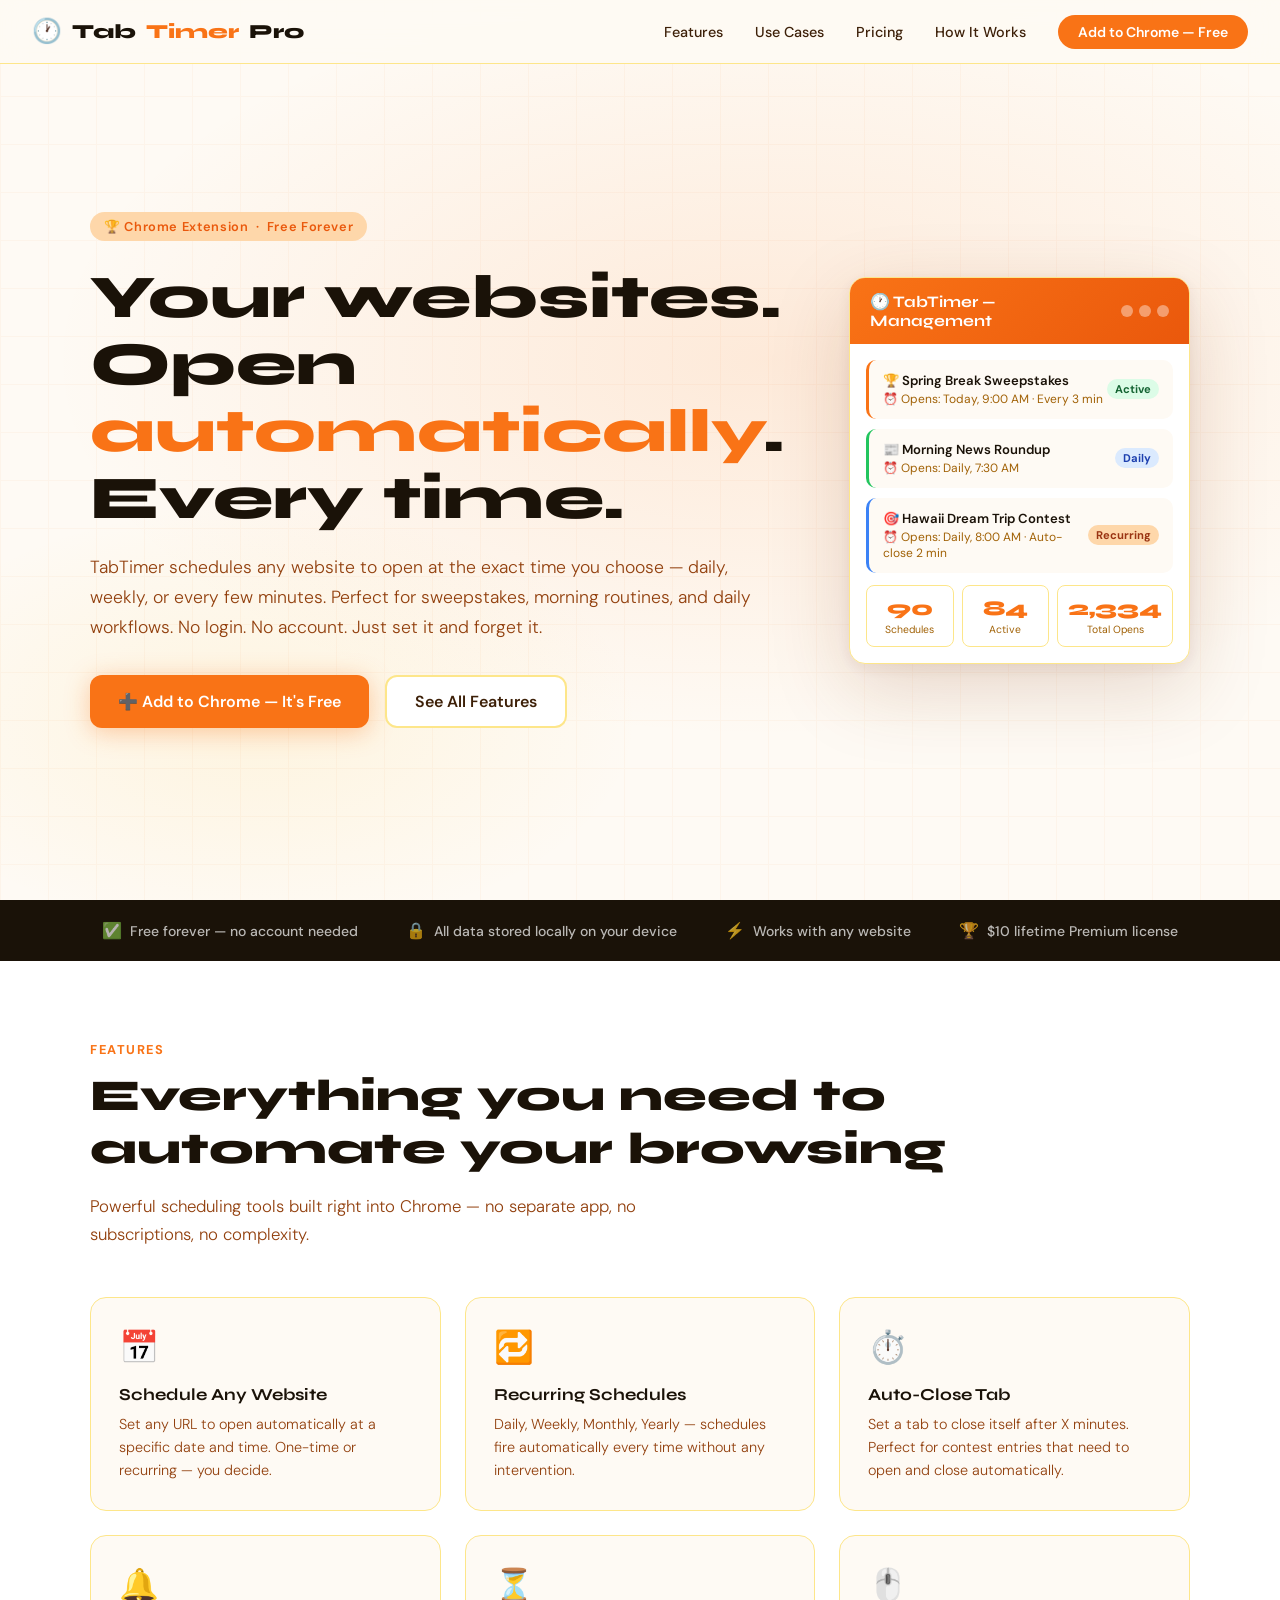
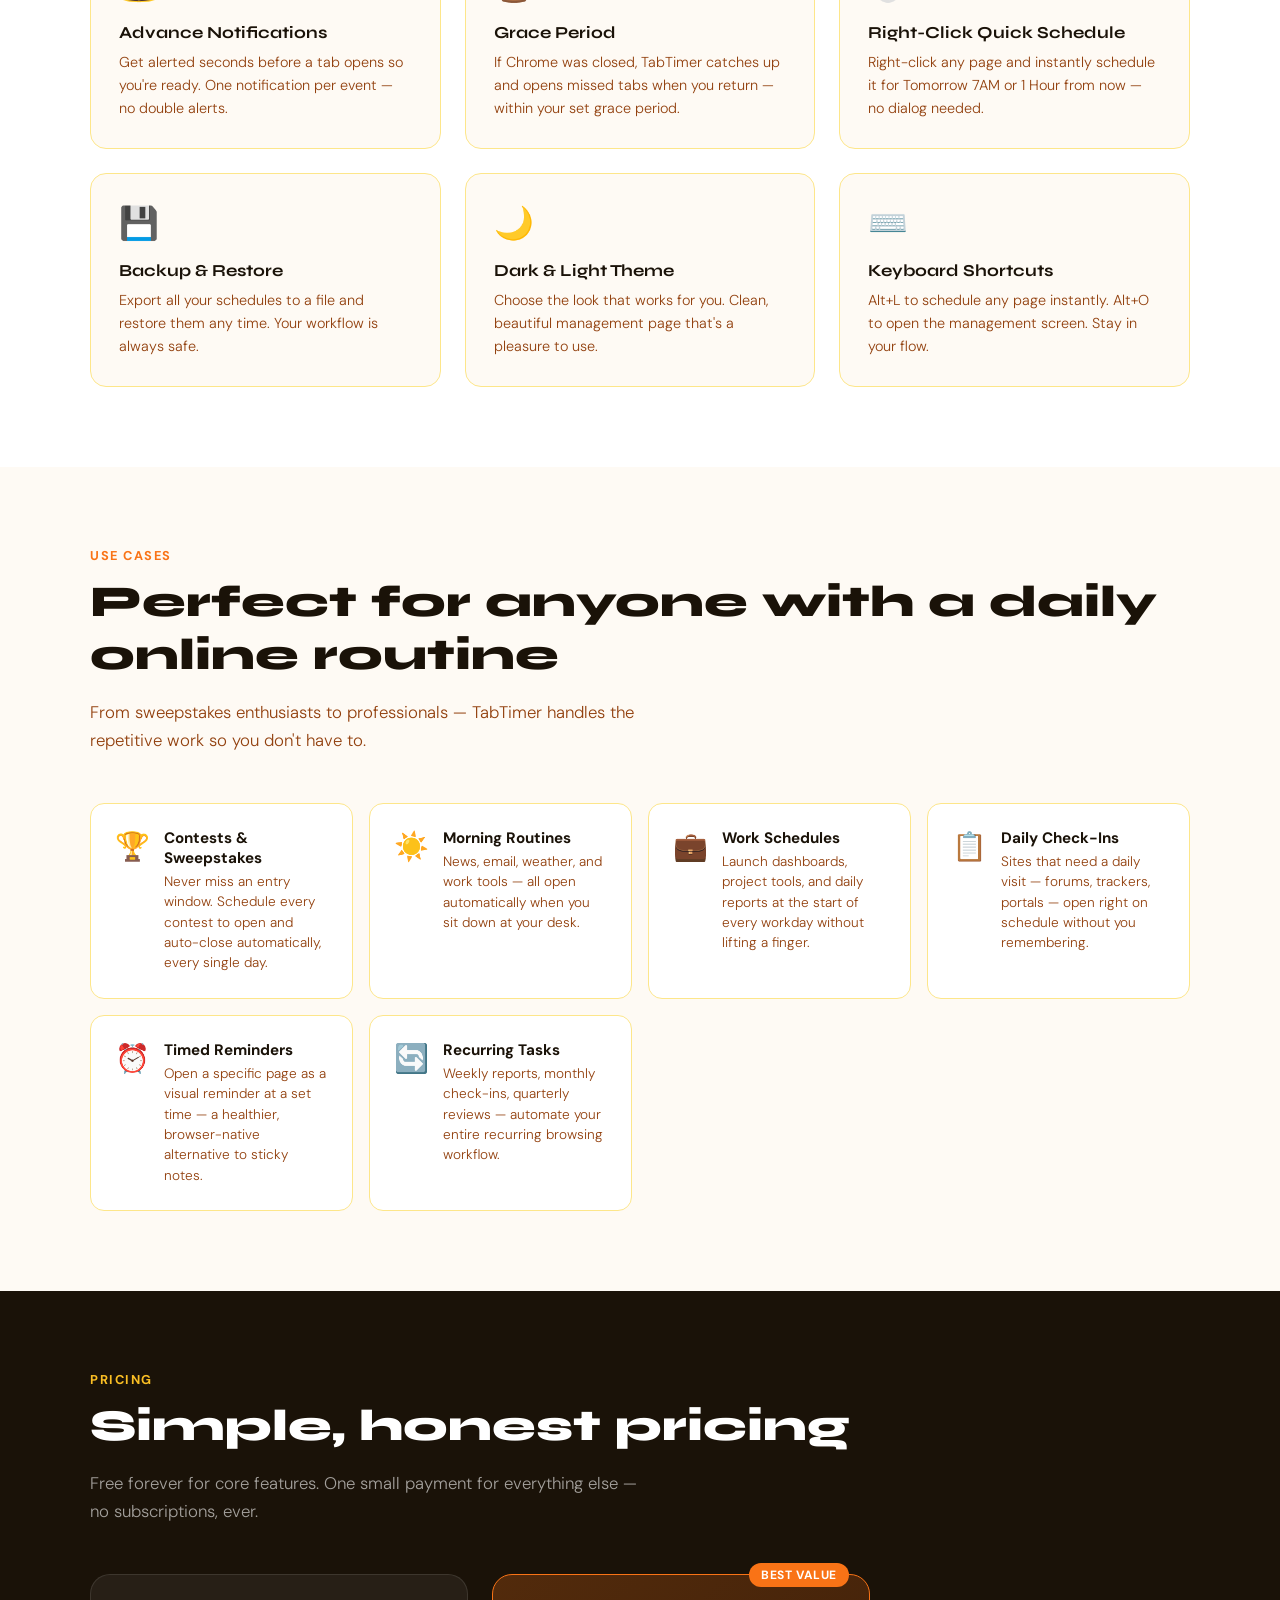
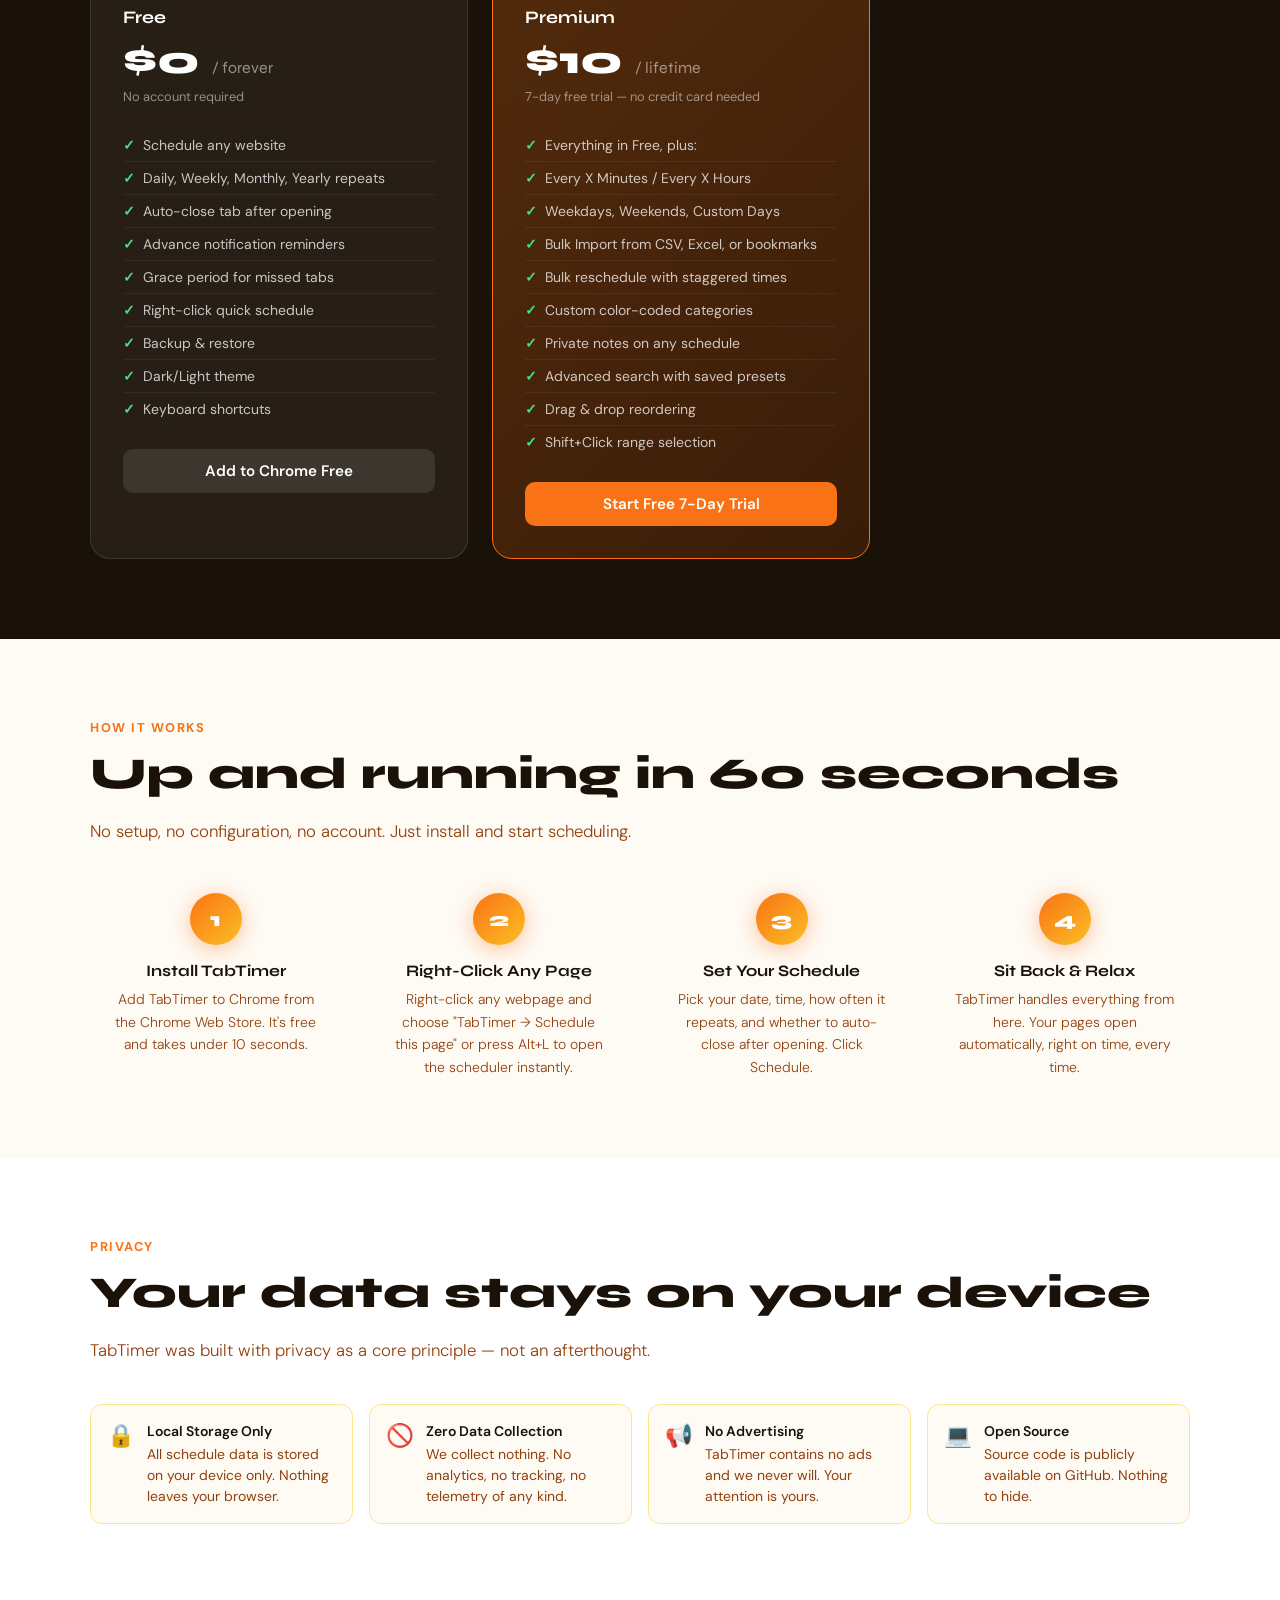
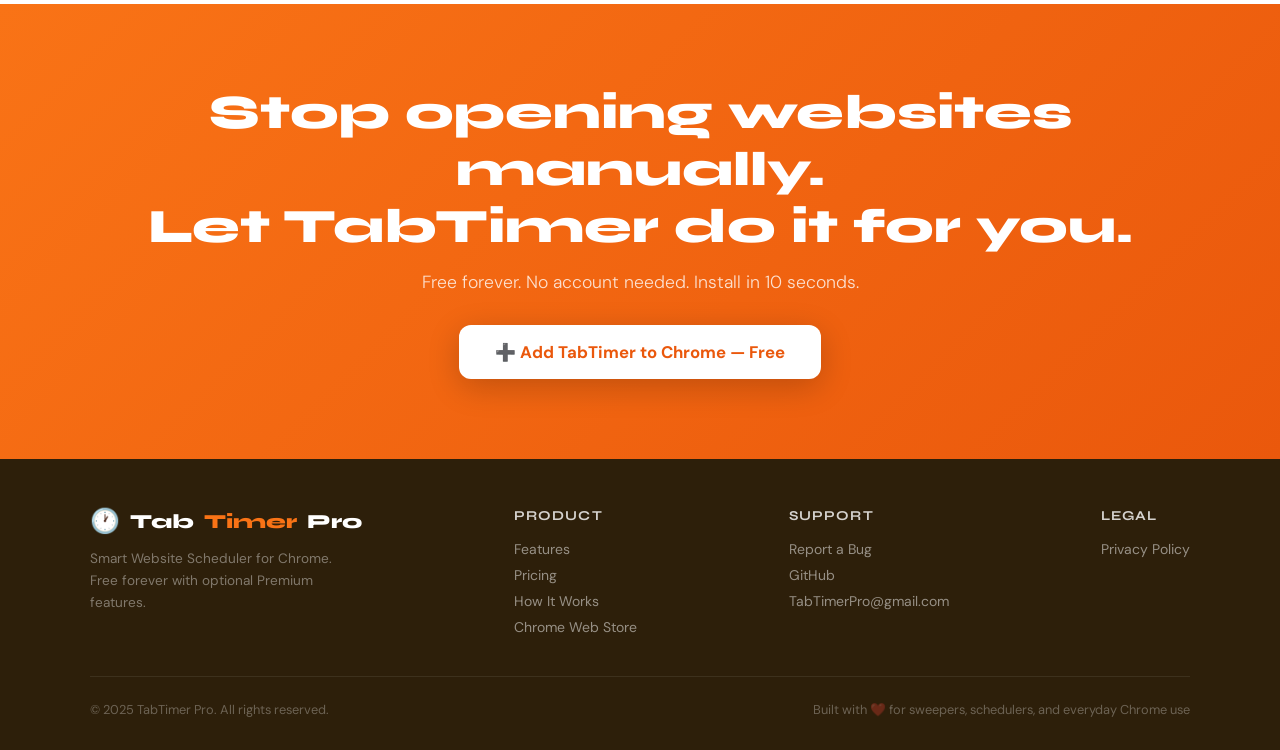
==== index.html @ 1fdfe6e4 "Fix Chrome Web Store link and Contact Us email in index.html - Fixed Chrome Web Store URL from chrom" ====
<!DOCTYPE html>
<html lang="en">
<head>
  <meta charset="UTF-8">
  <meta name="viewport" content="width=device-width, initial-scale=1.0">
  <title>TabTimer Pro — Smart Website Scheduler for Chrome</title>
  <meta name="description" content="TabTimer automatically opens your scheduled websites at the exact times you set. Perfect for sweepstakes, morning routines, and daily workflows. Free forever with optional Premium.">
  <link rel="preconnect" href="https://fonts.googleapis.com">
  <link href="https://fonts.googleapis.com/css2?family=Syne:wght@400;600;700;800&family=DM+Sans:wght@300;400;500&display=swap" rel="stylesheet">
  <style>
    *, *::before, *::after { box-sizing: border-box; margin: 0; padding: 0; }

    :root {
      --orange: #f97316;
      --orange-dark: #ea580c;
      --orange-light: #fed7aa;
      --cream: #fefaf4;
      --dark: #1a1208;
      --dark2: #2d1f0a;
      --mid: #78350f;
      --soft: #92400e;
      --text: #3d2008;
      --muted: #a16207;
      --border: #fde68a;
      --white: #ffffff;
    }

    html { scroll-behavior: smooth; }

    body {
      font-family: 'DM Sans', sans-serif;
      background: var(--cream);
      color: var(--text);
      overflow-x: hidden;
    }

    /* ── HEADER ── */
    header {
      position: fixed; top: 0; left: 0; right: 0; z-index: 100;
      background: rgba(254,250,244,0.92);
      backdrop-filter: blur(12px);
      border-bottom: 1px solid var(--border);
      padding: 0 2rem;
      height: 64px;
      display: flex; align-items: center; justify-content: space-between;
    }
    .logo {
      display: flex; align-items: center; gap: 10px;
      font-family: 'Syne', sans-serif; font-weight: 800;
      font-size: 1.25rem; color: var(--dark);
      text-decoration: none;
    }
    .logo-icon { font-size: 1.5rem; }
    .logo span { color: var(--orange); }
    nav { display: flex; gap: 2rem; align-items: center; }
    nav a {
      font-size: 0.9rem; font-weight: 500;
      color: var(--text); text-decoration: none;
      transition: color 0.2s;
    }
    nav a:hover { color: var(--orange); }
    .btn-nav {
      background: var(--orange); color: white !important;
      padding: 8px 20px; border-radius: 100px;
      font-weight: 600 !important; font-size: 0.875rem !important;
      transition: background 0.2s, transform 0.1s !important;
    }
    .btn-nav:hover { background: var(--orange-dark) !important; transform: translateY(-1px); }

    /* ── HERO ── */
    .hero {
      min-height: 100vh;
      padding: 120px 2rem 80px;
      display: flex; align-items: center; justify-content: center;
      position: relative;
      overflow: hidden;
    }
    .hero-bg {
      position: absolute; inset: 0;
      background:
        radial-gradient(ellipse 80% 60% at 60% 40%, rgba(249,115,22,0.12) 0%, transparent 70%),
        radial-gradient(ellipse 50% 40% at 20% 80%, rgba(251,191,36,0.1) 0%, transparent 60%);
    }
    .hero-grid {
      position: absolute; inset: 0; opacity: 0.04;
      background-image: linear-gradient(var(--orange) 1px, transparent 1px),
                        linear-gradient(90deg, var(--orange) 1px, transparent 1px);
      background-size: 48px 48px;
    }
    .hero-inner {
      max-width: 1100px; width: 100%;
      display: grid; grid-template-columns: 1fr 1fr;
      gap: 4rem; align-items: center;
      position: relative; z-index: 1;
    }
    .hero-badge {
      display: inline-flex; align-items: center; gap: 8px;
      background: var(--orange-light); color: var(--orange-dark);
      padding: 6px 14px; border-radius: 100px;
      font-size: 0.8rem; font-weight: 600; letter-spacing: 0.05em;
      margin-bottom: 1.5rem;
      animation: fadeUp 0.6s ease both;
    }
    .hero h1 {
      font-family: 'Syne', sans-serif; font-weight: 800;
      font-size: clamp(2.5rem, 5vw, 3.8rem);
      line-height: 1.1; color: var(--dark);
      margin-bottom: 1.25rem;
      animation: fadeUp 0.6s 0.1s ease both;
    }
    .hero h1 em { color: var(--orange); font-style: normal; }
    .hero p {
      font-size: 1.1rem; line-height: 1.7;
      color: var(--soft); margin-bottom: 2rem;
      font-weight: 300;
      animation: fadeUp 0.6s 0.2s ease both;
    }
    .hero-ctas {
      display: flex; gap: 1rem; flex-wrap: wrap;
      animation: fadeUp 0.6s 0.3s ease both;
    }
    .btn-primary {
      display: inline-flex; align-items: center; gap: 8px;
      background: var(--orange); color: white;
      padding: 14px 28px; border-radius: 12px;
      font-weight: 600; font-size: 1rem;
      text-decoration: none; transition: all 0.2s;
      box-shadow: 0 4px 24px rgba(249,115,22,0.35);
    }
    .btn-primary:hover {
      background: var(--orange-dark);
      transform: translateY(-2px);
      box-shadow: 0 8px 32px rgba(249,115,22,0.45);
    }
    .btn-secondary {
      display: inline-flex; align-items: center; gap: 8px;
      background: white; color: var(--text);
      padding: 14px 28px; border-radius: 12px;
      font-weight: 600; font-size: 1rem;
      text-decoration: none; transition: all 0.2s;
      border: 2px solid var(--border);
    }
    .btn-secondary:hover { border-color: var(--orange); color: var(--orange); transform: translateY(-2px); }

    /* Hero mock UI */
    .hero-visual {
      animation: fadeUp 0.6s 0.2s ease both;
    }
    .mock-window {
      background: white;
      border-radius: 16px;
      box-shadow: 0 24px 80px rgba(120,53,15,0.18), 0 4px 16px rgba(120,53,15,0.08);
      overflow: hidden;
      border: 1px solid var(--border);
    }
    .mock-bar {
      background: linear-gradient(135deg, #f97316, #ea580c);
      padding: 14px 20px;
      display: flex; align-items: center; justify-content: space-between;
    }
    .mock-bar-title {
      font-family: 'Syne', sans-serif; font-weight: 700;
      color: white; font-size: 1rem;
      display: flex; align-items: center; gap: 8px;
    }
    .mock-dots { display: flex; gap: 6px; }
    .mock-dot {
      width: 12px; height: 12px; border-radius: 50%;
      background: rgba(255,255,255,0.4);
    }
    .mock-body { padding: 16px; }
    .mock-schedule {
      background: var(--cream);
      border-radius: 10px; padding: 12px 14px;
      margin-bottom: 10px;
      border-left: 3px solid var(--orange);
      display: flex; align-items: center; justify-content: space-between;
      animation: pulse 3s ease-in-out infinite;
    }
    .mock-schedule:nth-child(2) { border-left-color: #22c55e; animation-delay: 1s; }
    .mock-schedule:nth-child(3) { border-left-color: #3b82f6; animation-delay: 2s; }
    .mock-sname { font-weight: 600; font-size: 0.82rem; color: var(--dark); }
    .mock-stime { font-size: 0.75rem; color: var(--muted); margin-top: 2px; }
    .mock-badge {
      font-size: 0.7rem; font-weight: 700; padding: 3px 8px;
      border-radius: 100px; background: #dcfce7; color: #166534;
    }
    .mock-badge.blue { background: #dbeafe; color: #1e40af; }
    .mock-badge.orange { background: #fed7aa; color: #9a3412; }
    .mock-stats {
      display: grid; grid-template-columns: repeat(3, 1fr);
      gap: 8px; margin-top: 12px;
    }
    .mock-stat {
      background: white; border-radius: 8px; padding: 10px;
      text-align: center; border: 1px solid var(--border);
    }
    .mock-stat-num {
      font-family: 'Syne', sans-serif; font-weight: 800;
      font-size: 1.3rem; color: var(--orange);
    }
    .mock-stat-label { font-size: 0.65rem; color: var(--muted); margin-top: 2px; }

    /* ── TRUST BAR ── */
    .trust-bar {
      background: var(--dark);
      padding: 20px 2rem;
      display: flex; align-items: center; justify-content: center;
      gap: 3rem; flex-wrap: wrap;
    }
    .trust-item {
      display: flex; align-items: center; gap: 8px;
      color: rgba(255,255,255,0.7); font-size: 0.875rem; font-weight: 500;
    }
    .trust-item span { font-size: 1rem; }

    /* ── SECTIONS ── */
    section { padding: 80px 2rem; }
    .section-inner { max-width: 1100px; margin: 0 auto; }
    .section-label {
      font-size: 0.8rem; font-weight: 700; letter-spacing: 0.12em;
      text-transform: uppercase; color: var(--orange);
      margin-bottom: 0.75rem;
    }
    .section-title {
      font-family: 'Syne', sans-serif; font-weight: 800;
      font-size: clamp(1.75rem, 3.5vw, 2.75rem);
      color: var(--dark); line-height: 1.2;
      margin-bottom: 1rem;
    }
    .section-sub {
      font-size: 1.05rem; color: var(--soft);
      font-weight: 300; line-height: 1.7;
      max-width: 560px;
    }

    /* ── FEATURES ── */
    .features-bg { background: white; }
    .features-grid {
      display: grid;
      grid-template-columns: repeat(auto-fit, minmax(280px, 1fr));
      gap: 1.5rem; margin-top: 3rem;
    }
    .feature-card {
      background: var(--cream);
      border-radius: 16px; padding: 28px;
      border: 1px solid var(--border);
      transition: all 0.25s;
      position: relative; overflow: hidden;
    }
    .feature-card::before {
      content: '';
      position: absolute; top: 0; left: 0; right: 0; height: 3px;
      background: linear-gradient(90deg, var(--orange), #fbbf24);
      transform: scaleX(0); transform-origin: left;
      transition: transform 0.3s;
    }
    .feature-card:hover { transform: translateY(-4px); box-shadow: 0 12px 40px rgba(120,53,15,0.1); }
    .feature-card:hover::before { transform: scaleX(1); }
    .feature-icon { font-size: 2rem; margin-bottom: 1rem; }
    .feature-title {
      font-family: 'Syne', sans-serif; font-weight: 700;
      font-size: 1.05rem; color: var(--dark); margin-bottom: 0.5rem;
    }
    .feature-desc { font-size: 0.9rem; color: var(--soft); line-height: 1.6; font-weight: 300; }

    /* ── PERFECT FOR ── */
    .perfect-grid {
      display: grid; grid-template-columns: repeat(auto-fit, minmax(240px, 1fr));
      gap: 1rem; margin-top: 3rem;
    }
    .perfect-card {
      background: white;
      border-radius: 14px; padding: 24px;
      border: 1px solid var(--border);
      display: flex; gap: 14px; align-items: flex-start;
      transition: all 0.2s;
    }
    .perfect-card:hover { border-color: var(--orange); transform: translateY(-2px); }
    .perfect-emoji { font-size: 1.75rem; flex-shrink: 0; }
    .perfect-title { font-weight: 700; color: var(--dark); margin-bottom: 4px; font-size: 0.95rem; }
    .perfect-desc { font-size: 0.85rem; color: var(--soft); line-height: 1.5; font-weight: 300; }

    /* ── PRICING ── */
    .pricing-bg { background: var(--dark); }
    .pricing-bg .section-title { color: white; }
    .pricing-bg .section-sub { color: rgba(255,255,255,0.6); }
    .pricing-bg .section-label { color: #fbbf24; }
    .pricing-grid {
      display: grid; grid-template-columns: 1fr 1fr;
      gap: 1.5rem; margin-top: 3rem; max-width: 780px;
    }
    .price-card {
      background: rgba(255,255,255,0.06);
      border-radius: 20px; padding: 32px;
      border: 1px solid rgba(255,255,255,0.1);
      position: relative;
    }
    .price-card.featured {
      background: linear-gradient(135deg, rgba(249,115,22,0.25), rgba(234,88,12,0.15));
      border-color: var(--orange);
    }
    .price-tag {
      position: absolute; top: -12px; right: 20px;
      background: var(--orange); color: white;
      font-size: 0.75rem; font-weight: 700; padding: 4px 12px;
      border-radius: 100px; letter-spacing: 0.05em;
    }
    .price-name {
      font-family: 'Syne', sans-serif; font-weight: 700;
      color: white; font-size: 1.1rem; margin-bottom: 0.5rem;
    }
    .price-amount {
      font-family: 'Syne', sans-serif; font-weight: 800;
      font-size: 2.5rem; color: white; margin-bottom: 0.25rem;
    }
    .price-amount span { font-size: 1rem; font-weight: 400; color: rgba(255,255,255,0.5); }
    .price-note { font-size: 0.8rem; color: rgba(255,255,255,0.5); margin-bottom: 1.5rem; }
    .price-features { list-style: none; }
    .price-features li {
      padding: 7px 0; font-size: 0.875rem;
      color: rgba(255,255,255,0.75);
      display: flex; gap: 8px; align-items: flex-start;
      border-bottom: 1px solid rgba(255,255,255,0.06);
    }
    .price-features li:last-child { border-bottom: none; }
    .price-features li::before { content: '✓'; color: #4ade80; font-weight: 700; flex-shrink: 0; }
    .price-cta {
      display: block; text-align: center;
      margin-top: 1.5rem; padding: 12px;
      border-radius: 10px; font-weight: 600; font-size: 0.95rem;
      text-decoration: none; transition: all 0.2s;
    }
    .price-cta.free { background: rgba(255,255,255,0.1); color: white; }
    .price-cta.free:hover { background: rgba(255,255,255,0.18); }
    .price-cta.premium { background: var(--orange); color: white; }
    .price-cta.premium:hover { background: var(--orange-dark); transform: translateY(-1px); }

    /* ── HOW IT WORKS ── */
    .steps {
      display: grid; grid-template-columns: repeat(auto-fit, minmax(220px, 1fr));
      gap: 2rem; margin-top: 3rem; position: relative;
    }
    .step {
      text-align: center; padding: 0 1rem;
    }
    .step-num {
      width: 52px; height: 52px; border-radius: 50%;
      background: linear-gradient(135deg, var(--orange), #fbbf24);
      color: white; font-family: 'Syne', sans-serif; font-weight: 800;
      font-size: 1.25rem;
      display: flex; align-items: center; justify-content: center;
      margin: 0 auto 1rem;
      box-shadow: 0 4px 20px rgba(249,115,22,0.4);
    }
    .step-title { font-family: 'Syne', sans-serif; font-weight: 700; font-size: 1rem; color: var(--dark); margin-bottom: 0.5rem; }
    .step-desc { font-size: 0.875rem; color: var(--soft); line-height: 1.6; font-weight: 300; }

    /* ── PRIVACY ── */
    .privacy-bg { background: white; }
    .privacy-grid {
      display: grid; grid-template-columns: repeat(auto-fit, minmax(200px, 1fr));
      gap: 1rem; margin-top: 2.5rem;
    }
    .privacy-item {
      display: flex; gap: 12px; align-items: flex-start;
      padding: 16px; border-radius: 12px;
      background: var(--cream); border: 1px solid var(--border);
    }
    .privacy-icon { font-size: 1.4rem; flex-shrink: 0; }
    .privacy-text { font-size: 0.875rem; color: var(--soft); line-height: 1.5; font-weight: 400; }
    .privacy-text strong { color: var(--dark); font-weight: 600; display: block; margin-bottom: 2px; }

    /* ── CTA SECTION ── */
    .cta-section {
      background: linear-gradient(135deg, var(--orange), var(--orange-dark));
      text-align: center; padding: 80px 2rem;
    }
    .cta-section h2 {
      font-family: 'Syne', sans-serif; font-weight: 800;
      font-size: clamp(2rem, 4vw, 3rem);
      color: white; margin-bottom: 1rem;
    }
    .cta-section p { color: rgba(255,255,255,0.8); font-size: 1.1rem; margin-bottom: 2rem; font-weight: 300; }
    .btn-white {
      display: inline-flex; align-items: center; gap: 8px;
      background: white; color: var(--orange-dark);
      padding: 16px 36px; border-radius: 12px;
      font-weight: 700; font-size: 1.05rem;
      text-decoration: none; transition: all 0.2s;
      box-shadow: 0 8px 32px rgba(0,0,0,0.2);
    }
    .btn-white:hover { transform: translateY(-3px); box-shadow: 0 14px 40px rgba(0,0,0,0.25); }

    /* ── FOOTER ── */
    footer {
      background: var(--dark2);
      padding: 48px 2rem 32px;
    }
    .footer-inner {
      max-width: 1100px; margin: 0 auto;
      display: flex; flex-wrap: wrap; gap: 2rem;
      justify-content: space-between; align-items: flex-start;
    }
    .footer-brand .logo { margin-bottom: 0.75rem; }
    .footer-brand p { font-size: 0.85rem; color: rgba(255,255,255,0.4); max-width: 260px; line-height: 1.6; }
    .footer-links h4 {
      font-family: 'Syne', sans-serif; font-weight: 700;
      color: rgba(255,255,255,0.8); font-size: 0.85rem;
      text-transform: uppercase; letter-spacing: 0.08em;
      margin-bottom: 1rem;
    }
    .footer-links a {
      display: block; color: rgba(255,255,255,0.5);
      text-decoration: none; font-size: 0.875rem;
      margin-bottom: 0.5rem; transition: color 0.2s;
    }
    .footer-links a:hover { color: var(--orange); }
    .footer-bottom {
      max-width: 1100px; margin: 2rem auto 0;
      padding-top: 1.5rem; border-top: 1px solid rgba(255,255,255,0.08);
      display: flex; justify-content: space-between; align-items: center;
      flex-wrap: wrap; gap: 1rem;
    }
    .footer-bottom p { font-size: 0.8rem; color: rgba(255,255,255,0.3); }

    /* ── ANIMATIONS ── */
    @keyframes fadeUp {
      from { opacity: 0; transform: translateY(24px); }
      to   { opacity: 1; transform: translateY(0); }
    }
    @keyframes pulse {
      0%, 100% { opacity: 1; }
      50% { opacity: 0.85; }
    }

    /* ── RESPONSIVE ── */
    @media (max-width: 768px) {
      .hero-inner { grid-template-columns: 1fr; }
      .hero-visual { display: none; }
      .pricing-grid { grid-template-columns: 1fr; }
      nav { display: none; }
      .trust-bar { gap: 1.5rem; }
    }
  </style>
</head>
<body>

<!-- HEADER -->
<header>
  <a href="#" class="logo">
    <span class="logo-icon">🕐</span>
    Tab<span>Timer</span> Pro
  </a>
  <nav>
    <a href="#features">Features</a>
    <a href="#perfect-for">Use Cases</a>
    <a href="#pricing">Pricing</a>
    <a href="#how-it-works">How It Works</a>
    <a href="https://chrome.google.com/webstore/detail/tabtimer/gjijhphaehhmknpempeandohgbbipble" class="btn-nav" target="_blank">Add to Chrome — Free</a>
  </nav>
</header>

<!-- HERO -->
<section class="hero">
  <div class="hero-bg"></div>
  <div class="hero-grid"></div>
  <div class="hero-inner">
    <div class="hero-content">
      <div class="hero-badge">🏆 Chrome Extension &nbsp;·&nbsp; Free Forever</div>
      <h1>Your websites.<br>Open <em>automatically</em>.<br>Every time.</h1>
      <p>TabTimer schedules any website to open at the exact time you choose — daily, weekly, or every few minutes. Perfect for sweepstakes, morning routines, and daily workflows. No login. No account. Just set it and forget it.</p>
      <div class="hero-ctas">
        <a href="https://chrome.google.com/webstore/detail/tabtimer/gjijhphaehhmknpempeandohgbbipble" class="btn-primary" target="_blank">
          ➕ Add to Chrome — It's Free
        </a>
        <a href="#features" class="btn-secondary">See All Features</a>
      </div>
    </div>
    <div class="hero-visual">
      <div class="mock-window">
        <div class="mock-bar">
          <div class="mock-bar-title">🕐 TabTimer — Management</div>
          <div class="mock-dots">
            <div class="mock-dot"></div>
            <div class="mock-dot"></div>
            <div class="mock-dot"></div>
          </div>
        </div>
        <div class="mock-body">
          <div class="mock-schedule">
            <div>
              <div class="mock-sname">🏆 Spring Break Sweepstakes</div>
              <div class="mock-stime">⏰ Opens: Today, 9:00 AM · Every 3 min</div>
            </div>
            <div class="mock-badge">Active</div>
          </div>
          <div class="mock-schedule">
            <div>
              <div class="mock-sname">📰 Morning News Roundup</div>
              <div class="mock-stime">⏰ Opens: Daily, 7:30 AM</div>
            </div>
            <div class="mock-badge blue">Daily</div>
          </div>
          <div class="mock-schedule">
            <div>
              <div class="mock-sname">🎯 Hawaii Dream Trip Contest</div>
              <div class="mock-stime">⏰ Opens: Daily, 8:00 AM · Auto-close 2 min</div>
            </div>
            <div class="mock-badge orange">Recurring</div>
          </div>
          <div class="mock-stats">
            <div class="mock-stat">
              <div class="mock-stat-num">90</div>
              <div class="mock-stat-label">Schedules</div>
            </div>
            <div class="mock-stat">
              <div class="mock-stat-num">84</div>
              <div class="mock-stat-label">Active</div>
            </div>
            <div class="mock-stat">
              <div class="mock-stat-num">2,334</div>
              <div class="mock-stat-label">Total Opens</div>
            </div>
          </div>
        </div>
      </div>
    </div>
  </div>
</section>

<!-- TRUST BAR -->
<div class="trust-bar">
  <div class="trust-item"><span>✅</span> Free forever — no account needed</div>
  <div class="trust-item"><span>🔒</span> All data stored locally on your device</div>
  <div class="trust-item"><span>⚡</span> Works with any website</div>
  <div class="trust-item"><span>🏆</span> $10 lifetime Premium license</div>
</div>

<!-- FEATURES -->
<section class="features-bg" id="features">
  <div class="section-inner">
    <div class="section-label">Features</div>
    <h2 class="section-title">Everything you need to automate your browsing</h2>
    <p class="section-sub">Powerful scheduling tools built right into Chrome — no separate app, no subscriptions, no complexity.</p>
    <div class="features-grid">
      <div class="feature-card">
        <div class="feature-icon">📅</div>
        <div class="feature-title">Schedule Any Website</div>
        <div class="feature-desc">Set any URL to open automatically at a specific date and time. One-time or recurring — you decide.</div>
      </div>
      <div class="feature-card">
        <div class="feature-icon">🔁</div>
        <div class="feature-title">Recurring Schedules</div>
        <div class="feature-desc">Daily, Weekly, Monthly, Yearly — schedules fire automatically every time without any intervention.</div>
      </div>
      <div class="feature-card">
        <div class="feature-icon">⏱️</div>
        <div class="feature-title">Auto-Close Tab</div>
        <div class="feature-desc">Set a tab to close itself after X minutes. Perfect for contest entries that need to open and close automatically.</div>
      </div>
      <div class="feature-card">
        <div class="feature-icon">🔔</div>
        <div class="feature-title">Advance Notifications</div>
        <div class="feature-desc">Get alerted seconds before a tab opens so you're ready. One notification per event — no double alerts.</div>
      </div>
      <div class="feature-card">
        <div class="feature-icon">⏳</div>
        <div class="feature-title">Grace Period</div>
        <div class="feature-desc">If Chrome was closed, TabTimer catches up and opens missed tabs when you return — within your set grace period.</div>
      </div>
      <div class="feature-card">
        <div class="feature-icon">🖱️</div>
        <div class="feature-title">Right-Click Quick Schedule</div>
        <div class="feature-desc">Right-click any page and instantly schedule it for Tomorrow 7AM or 1 Hour from now — no dialog needed.</div>
      </div>
      <div class="feature-card">
        <div class="feature-icon">💾</div>
        <div class="feature-title">Backup & Restore</div>
        <div class="feature-desc">Export all your schedules to a file and restore them any time. Your workflow is always safe.</div>
      </div>
      <div class="feature-card">
        <div class="feature-icon">🌙</div>
        <div class="feature-title">Dark & Light Theme</div>
        <div class="feature-desc">Choose the look that works for you. Clean, beautiful management page that's a pleasure to use.</div>
      </div>
      <div class="feature-card">
        <div class="feature-icon">⌨️</div>
        <div class="feature-title">Keyboard Shortcuts</div>
        <div class="feature-desc">Alt+L to schedule any page instantly. Alt+O to open the management screen. Stay in your flow.</div>
      </div>
    </div>
  </div>
</section>

<!-- PERFECT FOR -->
<section id="perfect-for">
  <div class="section-inner">
    <div class="section-label">Use Cases</div>
    <h2 class="section-title">Perfect for anyone with a daily online routine</h2>
    <p class="section-sub">From sweepstakes enthusiasts to professionals — TabTimer handles the repetitive work so you don't have to.</p>
    <div class="perfect-grid">
      <div class="perfect-card">
        <div class="perfect-emoji">🏆</div>
        <div>
          <div class="perfect-title">Contests & Sweepstakes</div>
          <div class="perfect-desc">Never miss an entry window. Schedule every contest to open and auto-close automatically, every single day.</div>
        </div>
      </div>
      <div class="perfect-card">
        <div class="perfect-emoji">☀️</div>
        <div>
          <div class="perfect-title">Morning Routines</div>
          <div class="perfect-desc">News, email, weather, and work tools — all open automatically when you sit down at your desk.</div>
        </div>
      </div>
      <div class="perfect-card">
        <div class="perfect-emoji">💼</div>
        <div>
          <div class="perfect-title">Work Schedules</div>
          <div class="perfect-desc">Launch dashboards, project tools, and daily reports at the start of every workday without lifting a finger.</div>
        </div>
      </div>
      <div class="perfect-card">
        <div class="perfect-emoji">📋</div>
        <div>
          <div class="perfect-title">Daily Check-Ins</div>
          <div class="perfect-desc">Sites that need a daily visit — forums, trackers, portals — open right on schedule without you remembering.</div>
        </div>
      </div>
      <div class="perfect-card">
        <div class="perfect-emoji">⏰</div>
        <div>
          <div class="perfect-title">Timed Reminders</div>
          <div class="perfect-desc">Open a specific page as a visual reminder at a set time — a healthier, browser-native alternative to sticky notes.</div>
        </div>
      </div>
      <div class="perfect-card">
        <div class="perfect-emoji">🔄</div>
        <div>
          <div class="perfect-title">Recurring Tasks</div>
          <div class="perfect-desc">Weekly reports, monthly check-ins, quarterly reviews — automate your entire recurring browsing workflow.</div>
        </div>
      </div>
    </div>
  </div>
</section>

<!-- PRICING -->
<section class="pricing-bg" id="pricing">
  <div class="section-inner">
    <div class="section-label">Pricing</div>
    <h2 class="section-title">Simple, honest pricing</h2>
    <p class="section-sub" style="color:rgba(255,255,255,0.6);">Free forever for core features. One small payment for everything else — no subscriptions, ever.</p>
    <div class="pricing-grid">
      <div class="price-card">
        <div class="price-name">Free</div>
        <div class="price-amount">$0 <span>/ forever</span></div>
        <div class="price-note">No account required</div>
        <ul class="price-features">
          <li>Schedule any website</li>
          <li>Daily, Weekly, Monthly, Yearly repeats</li>
          <li>Auto-close tab after opening</li>
          <li>Advance notification reminders</li>
          <li>Grace period for missed tabs</li>
          <li>Right-click quick schedule</li>
          <li>Backup & restore</li>
          <li>Dark/Light theme</li>
          <li>Keyboard shortcuts</li>
        </ul>
        <a href="https://chrome.google.com/webstore/detail/tabtimer/gjijhphaehhmknpempeandohgbbipble" class="price-cta free" target="_blank">Add to Chrome Free</a>
      </div>
      <div class="price-card featured">
        <div class="price-tag">BEST VALUE</div>
        <div class="price-name">Premium</div>
        <div class="price-amount">$10 <span>/ lifetime</span></div>
        <div class="price-note">7-day free trial — no credit card needed</div>
        <ul class="price-features">
          <li>Everything in Free, plus:</li>
          <li>Every X Minutes / Every X Hours</li>
          <li>Weekdays, Weekends, Custom Days</li>
          <li>Bulk Import from CSV, Excel, or bookmarks</li>
          <li>Bulk reschedule with staggered times</li>
          <li>Custom color-coded categories</li>
          <li>Private notes on any schedule</li>
          <li>Advanced search with saved presets</li>
          <li>Drag & drop reordering</li>
          <li>Shift+Click range selection</li>
        </ul>
        <a href="https://chrome.google.com/webstore/detail/tabtimer/gjijhphaehhmknpempeandohgbbipble" class="price-cta premium" target="_blank">Start Free 7-Day Trial</a>
      </div>
    </div>
  </div>
</section>

<!-- HOW IT WORKS -->
<section id="how-it-works">
  <div class="section-inner">
    <div class="section-label">How It Works</div>
    <h2 class="section-title">Up and running in 60 seconds</h2>
    <p class="section-sub">No setup, no configuration, no account. Just install and start scheduling.</p>
    <div class="steps">
      <div class="step">
        <div class="step-num">1</div>
        <div class="step-title">Install TabTimer</div>
        <div class="step-desc">Add TabTimer to Chrome from the Chrome Web Store. It's free and takes under 10 seconds.</div>
      </div>
      <div class="step">
        <div class="step-num">2</div>
        <div class="step-title">Right-Click Any Page</div>
        <div class="step-desc">Right-click any webpage and choose "TabTimer → Schedule this page" or press Alt+L to open the scheduler instantly.</div>
      </div>
      <div class="step">
        <div class="step-num">3</div>
        <div class="step-title">Set Your Schedule</div>
        <div class="step-desc">Pick your date, time, how often it repeats, and whether to auto-close after opening. Click Schedule.</div>
      </div>
      <div class="step">
        <div class="step-num">4</div>
        <div class="step-title">Sit Back & Relax</div>
        <div class="step-desc">TabTimer handles everything from here. Your pages open automatically, right on time, every time.</div>
      </div>
    </div>
  </div>
</section>

<!-- PRIVACY -->
<section class="privacy-bg">
  <div class="section-inner">
    <div class="section-label">Privacy</div>
    <h2 class="section-title">Your data stays on your device</h2>
    <p class="section-sub">TabTimer was built with privacy as a core principle — not an afterthought.</p>
    <div class="privacy-grid">
      <div class="privacy-item">
        <div class="privacy-icon">🔒</div>
        <div class="privacy-text"><strong>Local Storage Only</strong>All schedule data is stored on your device only. Nothing leaves your browser.</div>
      </div>
      <div class="privacy-item">
        <div class="privacy-icon">🚫</div>
        <div class="privacy-text"><strong>Zero Data Collection</strong>We collect nothing. No analytics, no tracking, no telemetry of any kind.</div>
      </div>
      <div class="privacy-item">
        <div class="privacy-icon">📢</div>
        <div class="privacy-text"><strong>No Advertising</strong>TabTimer contains no ads and we never will. Your attention is yours.</div>
      </div>
      <div class="privacy-item">
        <div class="privacy-icon">💻</div>
        <div class="privacy-text"><strong>Open Source</strong>Source code is publicly available on GitHub. Nothing to hide.</div>
      </div>
    </div>
  </div>
</section>

<!-- CTA -->
<section class="cta-section">
  <h2>Stop opening websites manually.<br>Let TabTimer do it for you.</h2>
  <p>Free forever. No account needed. Install in 10 seconds.</p>
  <a href="https://chrome.google.com/webstore/detail/tabtimer/gjijhphaehhmknpempeandohgbbipble" class="btn-white" target="_blank">
    ➕ Add TabTimer to Chrome — Free
  </a>
</section>

<!-- FOOTER -->
<footer>
  <div class="footer-inner">
    <div class="footer-brand">
      <a href="#" class="logo" style="color:white;">
        <span class="logo-icon">🕐</span>
        Tab<span>Timer</span> Pro
      </a>
      <p>Smart Website Scheduler for Chrome. Free forever with optional Premium features.</p>
    </div>
    <div class="footer-links">
      <h4>Product</h4>
      <a href="#features">Features</a>
      <a href="#pricing">Pricing</a>
      <a href="#how-it-works">How It Works</a>
      <a href="https://chrome.google.com/webstore/detail/tabtimer/gjijhphaehhmknpempeandohgbbipble" target="_blank">Chrome Web Store</a>
    </div>
    <div class="footer-links">
      <h4>Support</h4>
      <a href="https://github.com/Aktradingpost/TabTimer/issues" target="_blank">Report a Bug</a>
      <a href="https://github.com/Aktradingpost/TabTimer" target="_blank">GitHub</a>
      <a href="mailto:TabTimerPro@gmail.com">TabTimerPro@gmail.com</a>
    </div>
    <div class="footer-links">
      <h4>Legal</h4>
      <a href="https://aktradingpost.github.io/TabTimer/PRIVACY_POLICY.md" target="_blank">Privacy Policy</a>
    </div>
  </div>
  <div class="footer-bottom">
    <p>© 2025 TabTimer Pro. All rights reserved.</p>
    <p>Built with ❤️ for sweepers, schedulers, and everyday Chrome use
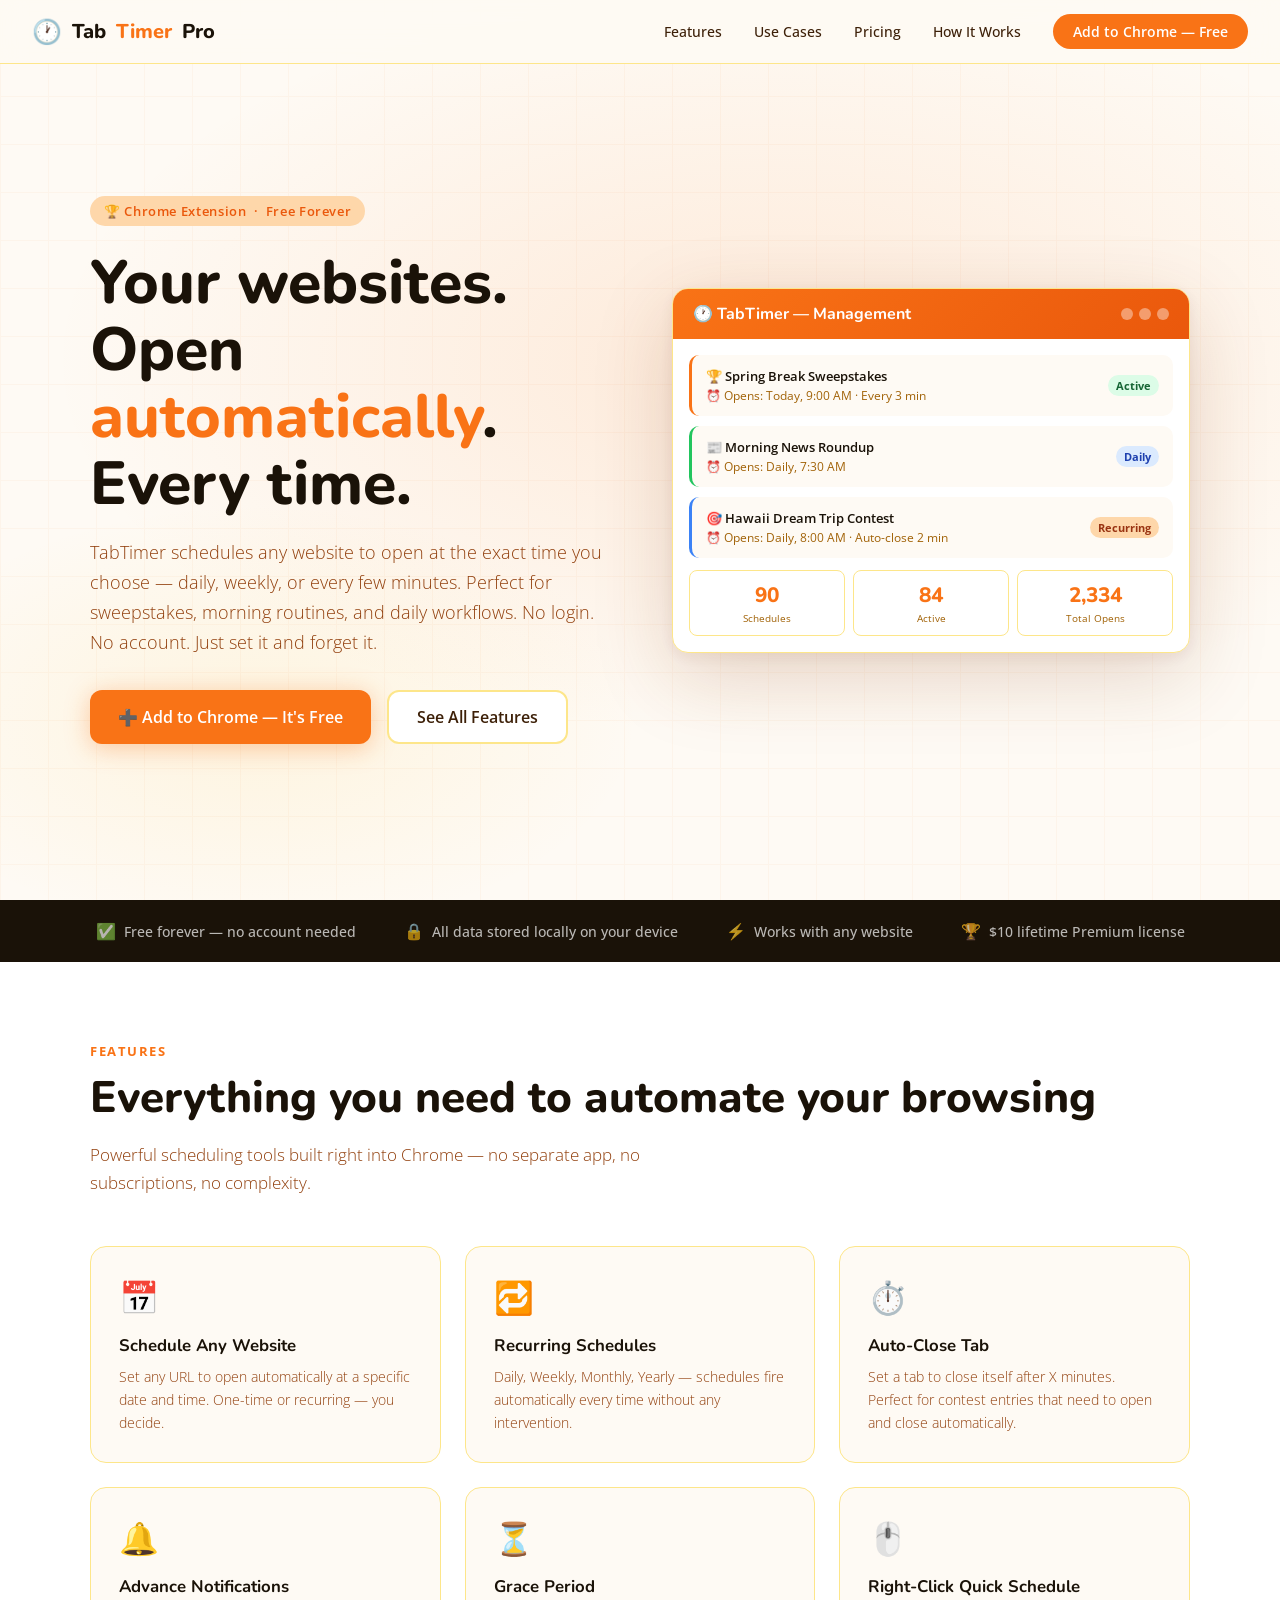
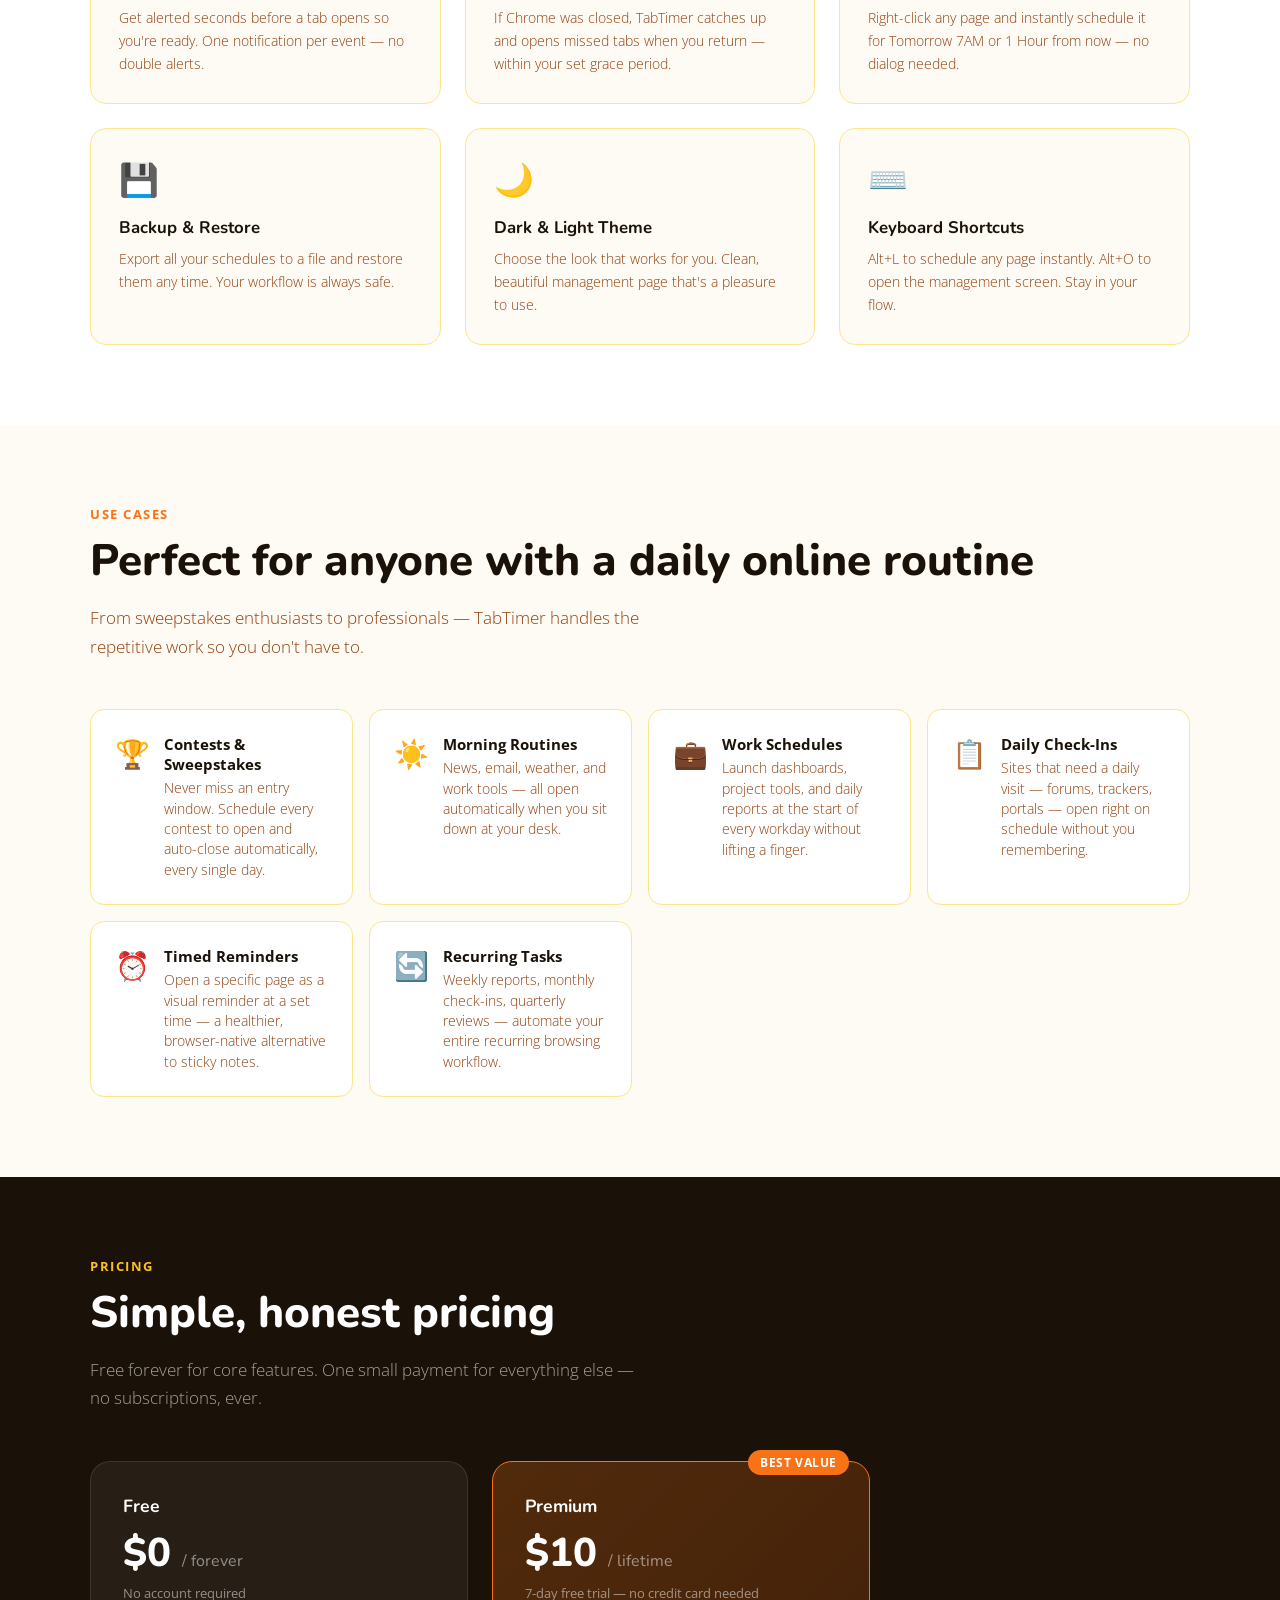
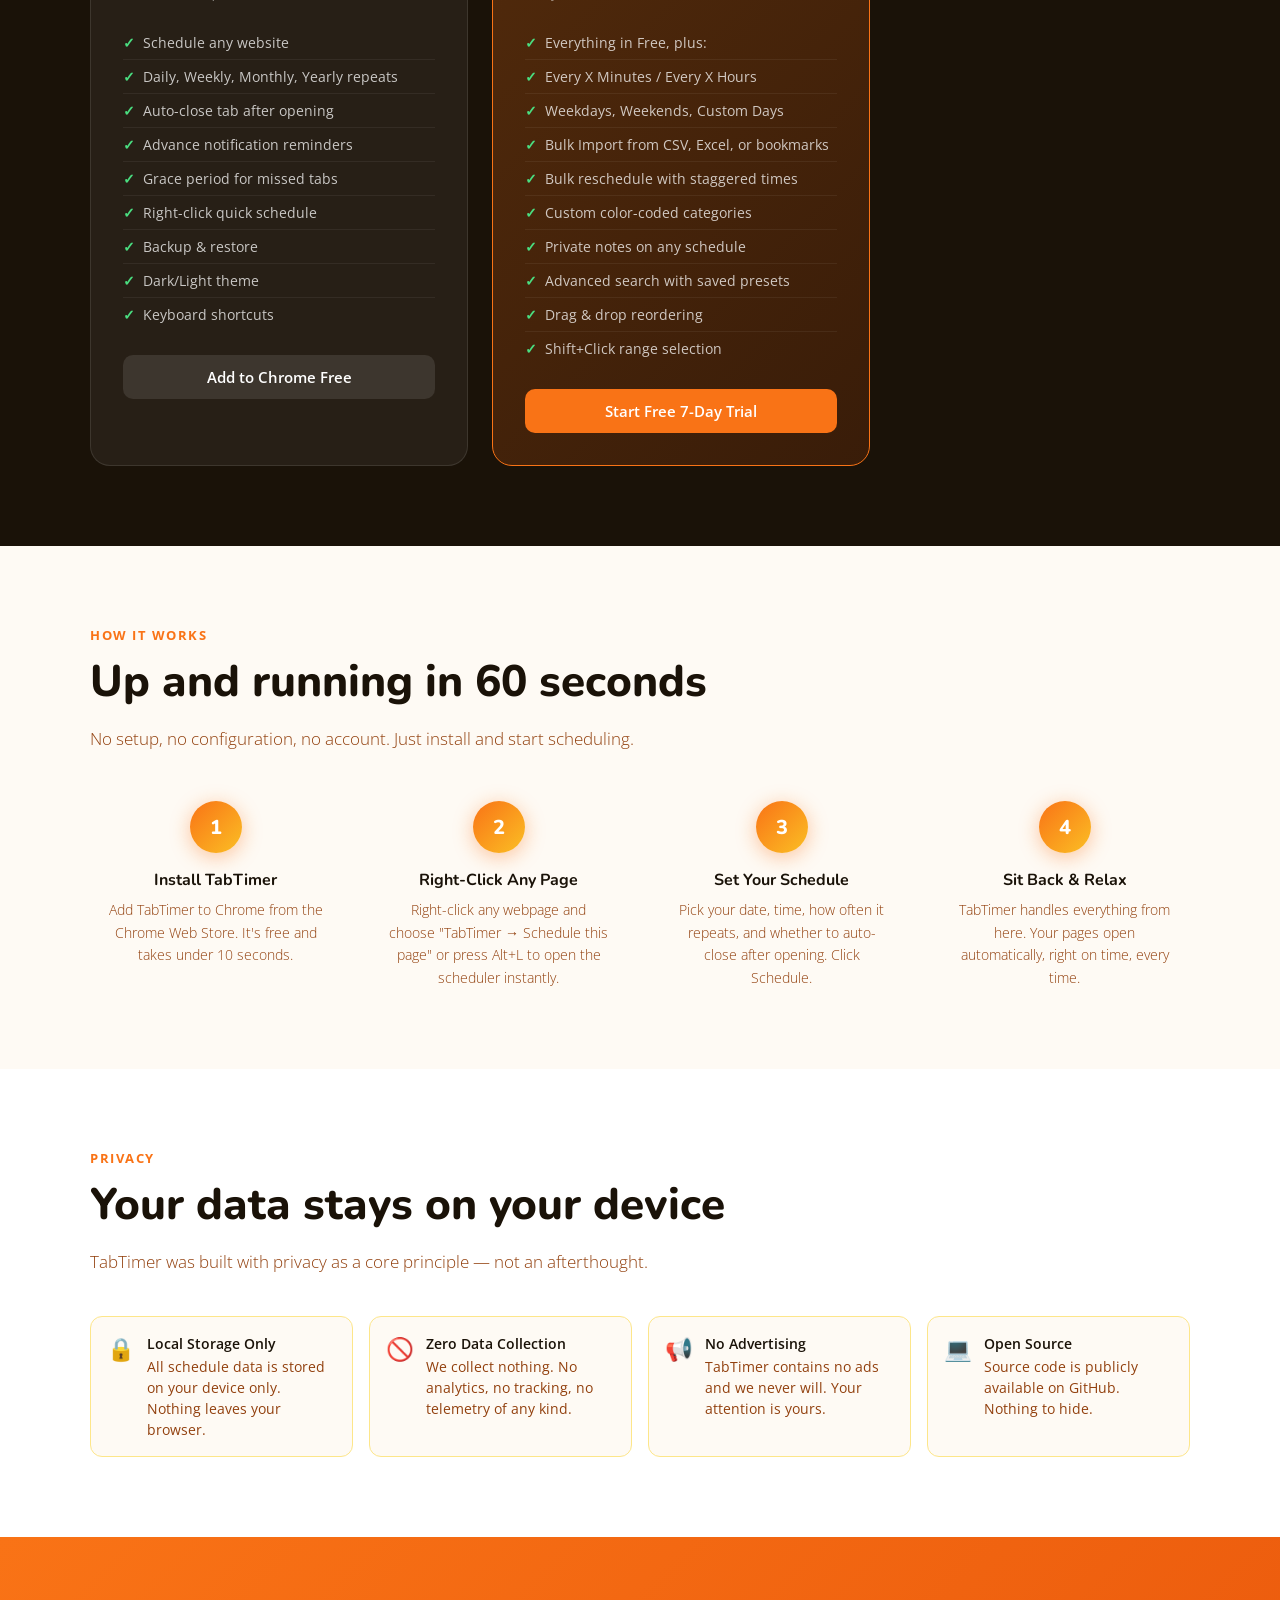
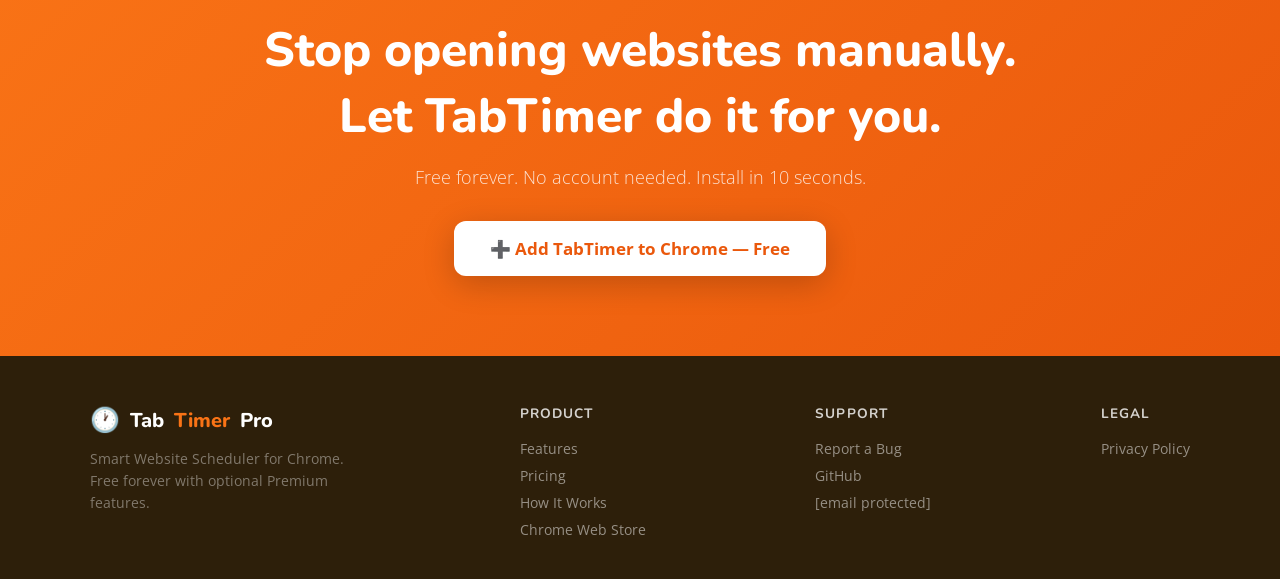
==== commit 0c1c5175: "Fix links and fonts in index.html - Fixed Chrome Web Store URL to use ID-only format which resolves" ====
--- a/index.html
+++ b/index.html
@@ -6,7 +6,7 @@
   <title>TabTimer Pro — Smart Website Scheduler for Chrome</title>
   <meta name="description" content="TabTimer automatically opens your scheduled websites at the exact times you set. Perfect for sweepstakes, morning routines, and daily workflows. Free forever with optional Premium.">
   <link rel="preconnect" href="https://fonts.googleapis.com">
-  <link href="https://fonts.googleapis.com/css2?family=Syne:wght@400;600;700;800&family=DM+Sans:wght@300;400;500&display=swap" rel="stylesheet">
+  <link href="https://fonts.googleapis.com/css2?family=Nunito:wght@400;600;700;800;900&family=Open+Sans:wght@300;400;500;600&display=swap" rel="stylesheet">
   <style>
     *, *::before, *::after { box-sizing: border-box; margin: 0; padding: 0; }
 
@@ -28,7 +28,7 @@
     html { scroll-behavior: smooth; }
 
     body {
-      font-family: 'DM Sans', sans-serif;
+      font-family: 'Open Sans', sans-serif;
       background: var(--cream);
       color: var(--text);
       overflow-x: hidden;
@@ -46,7 +46,7 @@
     }
     .logo {
       display: flex; align-items: center; gap: 10px;
-      font-family: 'Syne', sans-serif; font-weight: 800;
+      font-family: 'Nunito', sans-serif; font-weight: 800;
       font-size: 1.25rem; color: var(--dark);
       text-decoration: none;
     }
@@ -102,7 +102,7 @@
       animation: fadeUp 0.6s ease both;
     }
     .hero h1 {
-      font-family: 'Syne', sans-serif; font-weight: 800;
+      font-family: 'Nunito', sans-serif; font-weight: 800;
       font-size: clamp(2.5rem, 5vw, 3.8rem);
       line-height: 1.1; color: var(--dark);
       margin-bottom: 1.25rem;
@@ -159,7 +159,7 @@
       display: flex; align-items: center; justify-content: space-between;
     }
     .mock-bar-title {
-      font-family: 'Syne', sans-serif; font-weight: 700;
+      font-family: 'Nunito', sans-serif; font-weight: 700;
       color: white; font-size: 1rem;
       display: flex; align-items: center; gap: 8px;
     }
@@ -196,7 +196,7 @@
       text-align: center; border: 1px solid var(--border);
     }
     .mock-stat-num {
-      font-family: 'Syne', sans-serif; font-weight: 800;
+      font-family: 'Nunito', sans-serif; font-weight: 800;
       font-size: 1.3rem; color: var(--orange);
     }
     .mock-stat-label { font-size: 0.65rem; color: var(--muted); margin-top: 2px; }
@@ -223,7 +223,7 @@
       margin-bottom: 0.75rem;
     }
     .section-title {
-      font-family: 'Syne', sans-serif; font-weight: 800;
+      font-family: 'Nunito', sans-serif; font-weight: 800;
       font-size: clamp(1.75rem, 3.5vw, 2.75rem);
       color: var(--dark); line-height: 1.2;
       margin-bottom: 1rem;
@@ -259,7 +259,7 @@
     .feature-card:hover::before { transform: scaleX(1); }
     .feature-icon { font-size: 2rem; margin-bottom: 1rem; }
     .feature-title {
-      font-family: 'Syne', sans-serif; font-weight: 700;
+      font-family: 'Nunito', sans-serif; font-weight: 700;
       font-size: 1.05rem; color: var(--dark); margin-bottom: 0.5rem;
     }
     .feature-desc { font-size: 0.9rem; color: var(--soft); line-height: 1.6; font-weight: 300; }
@@ -307,11 +307,11 @@
       border-radius: 100px; letter-spacing: 0.05em;
     }
     .price-name {
-      font-family: 'Syne', sans-serif; font-weight: 700;
+      font-family: 'Nunito', sans-serif; font-weight: 700;
       color: white; font-size: 1.1rem; margin-bottom: 0.5rem;
     }
     .price-amount {
-      font-family: 'Syne', sans-serif; font-weight: 800;
+      font-family: 'Nunito', sans-serif; font-weight: 800;
       font-size: 2.5rem; color: white; margin-bottom: 0.25rem;
     }
     .price-amount span { font-size: 1rem; font-weight: 400; color: rgba(255,255,255,0.5); }
@@ -347,13 +347,13 @@
     .step-num {
       width: 52px; height: 52px; border-radius: 50%;
       background: linear-gradient(135deg, var(--orange), #fbbf24);
-      color: white; font-family: 'Syne', sans-serif; font-weight: 800;
+      color: white; font-family: 'Nunito', sans-serif; font-weight: 800;
       font-size: 1.25rem;
       display: flex; align-items: center; justify-content: center;
       margin: 0 auto 1rem;
       box-shadow: 0 4px 20px rgba(249,115,22,0.4);
     }
-    .step-title { font-family: 'Syne', sans-serif; font-weight: 700; font-size: 1rem; color: var(--dark); margin-bottom: 0.5rem; }
+    .step-title { font-family: 'Nunito', sans-serif; font-weight: 700; font-size: 1rem; color: var(--dark); margin-bottom: 0.5rem; }
     .step-desc { font-size: 0.875rem; color: var(--soft); line-height: 1.6; font-weight: 300; }
 
     /* ── PRIVACY ── */
@@ -377,7 +377,7 @@
       text-align: center; padding: 80px 2rem;
     }
     .cta-section h2 {
-      font-family: 'Syne', sans-serif; font-weight: 800;
+      font-family: 'Nunito', sans-serif; font-weight: 800;
       font-size: clamp(2rem, 4vw, 3rem);
       color: white; margin-bottom: 1rem;
     }
@@ -405,7 +405,7 @@
     .footer-brand .logo { margin-bottom: 0.75rem; }
     .footer-brand p { font-size: 0.85rem; color: rgba(255,255,255,0.4); max-width: 260px; line-height: 1.6; }
     .footer-links h4 {
-      font-family: 'Syne', sans-serif; font-weight: 700;
+      font-family: 'Nunito', sans-serif; font-weight: 700;
       color: rgba(255,255,255,0.8); font-size: 0.85rem;
       text-transform: uppercase; letter-spacing: 0.08em;
       margin-bottom: 1rem;
@@ -457,7 +457,7 @@
     <a href="#perfect-for">Use Cases</a>
     <a href="#pricing">Pricing</a>
     <a href="#how-it-works">How It Works</a>
-    <a href="https://chrome.google.com/webstore/detail/tabtimer/gjijhphaehhmknpempeandohgbbipble" class="btn-nav" target="_blank">Add to Chrome — Free</a>
+    <a href="https://chromewebstore.google.com/detail/gjijhphaehhmknpempeandohgbbipble" class="btn-nav" target="_blank">Add to Chrome — Free</a>
   </nav>
 </header>
 
@@ -471,7 +471,7 @@
       <h1>Your websites.<br>Open <em>automatically</em>.<br>Every time.</h1>
       <p>TabTimer schedules any website to open at the exact time you choose — daily, weekly, or every few minutes. Perfect for sweepstakes, morning routines, and daily workflows. No login. No account. Just set it and forget it.</p>
       <div class="hero-ctas">
-        <a href="https://chrome.google.com/webstore/detail/tabtimer/gjijhphaehhmknpempeandohgbbipble" class="btn-primary" target="_blank">
+        <a href="https://chromewebstore.google.com/detail/gjijhphaehhmknpempeandohgbbipble" class="btn-primary" target="_blank">
           ➕ Add to Chrome — It's Free
         </a>
         <a href="#features" class="btn-secondary">See All Features</a>
@@ -668,7 +668,7 @@
           <li>Dark/Light theme</li>
           <li>Keyboard shortcuts</li>
         </ul>
-        <a href="https://chrome.google.com/webstore/detail/tabtimer/gjijhphaehhmknpempeandohgbbipble" class="price-cta free" target="_blank">Add to Chrome Free</a>
+        <a href="https://chromewebstore.google.com/detail/gjijhphaehhmknpempeandohgbbipble" class="price-cta free" target="_blank">Add to Chrome Free</a>
       </div>
       <div class="price-card featured">
         <div class="price-tag">BEST VALUE</div>
@@ -687,7 +687,7 @@
           <li>Drag & drop reordering</li>
           <li>Shift+Click range selection</li>
         </ul>
-        <a href="https://chrome.google.com/webstore/detail/tabtimer/gjijhphaehhmknpempeandohgbbipble" class="price-cta premium" target="_blank">Start Free 7-Day Trial</a>
+        <a href="https://chromewebstore.google.com/detail/gjijhphaehhmknpempeandohgbbipble" class="price-cta premium" target="_blank">Start Free 7-Day Trial</a>
       </div>
     </div>
   </div>
@@ -755,7 +755,7 @@
 <section class="cta-section">
   <h2>Stop opening websites manually.<br>Let TabTimer do it for you.</h2>
   <p>Free forever. No account needed. Install in 10 seconds.</p>
-  <a href="https://chrome.google.com/webstore/detail/tabtimer/gjijhphaehhmknpempeandohgbbipble" class="btn-white" target="_blank">
+  <a href="https://chromewebstore.google.com/detail/gjijhphaehhmknpempeandohgbbipble" class="btn-white" target="_blank">
     ➕ Add TabTimer to Chrome — Free
   </a>
 </section>
@@ -775,19 +775,17 @@
       <a href="#features">Features</a>
       <a href="#pricing">Pricing</a>
       <a href="#how-it-works">How It Works</a>
-      <a href="https://chrome.google.com/webstore/detail/tabtimer/gjijhphaehhmknpempeandohgbbipble" target="_blank">Chrome Web Store</a>
+      <a href="https://chromewebstore.google.com/detail/gjijhphaehhmknpempeandohgbbipble" target="_blank">Chrome Web Store</a>
     </div>
     <div class="footer-links">
       <h4>Support</h4>
       <a href="https://github.com/Aktradingpost/TabTimer/issues" target="_blank">Report a Bug</a>
       <a href="https://github.com/Aktradingpost/TabTimer" target="_blank">GitHub</a>
-      <a href="mailto:TabTimerPro@gmail.com">TabTimerPro@gmail.com</a>
+      <a href="/cdn-cgi/l/email-protection#eabe8b88be83878f98ba9885aa8d878b8386c4898587"><span class="__cf_email__" data-cfemail="fbaf9a99af92969e89ab8994bb9c969a9297d5989496">[email&#160;protected]</span></a>
     </div>
     <div class="footer-links">
       <h4>Legal</h4>
       <a href="https://aktradingpost.github.io/TabTimer/PRIVACY_POLICY.md" target="_blank">Privacy Policy</a>
     </div>
   </div>
-  <div class="footer-bottom">
-    <p>© 2025 TabTimer Pro. All rights reserved.</p>
-    <p>Built with ❤️ for sweepers, schedulers, and everyday Chrome use+  <div class="foote
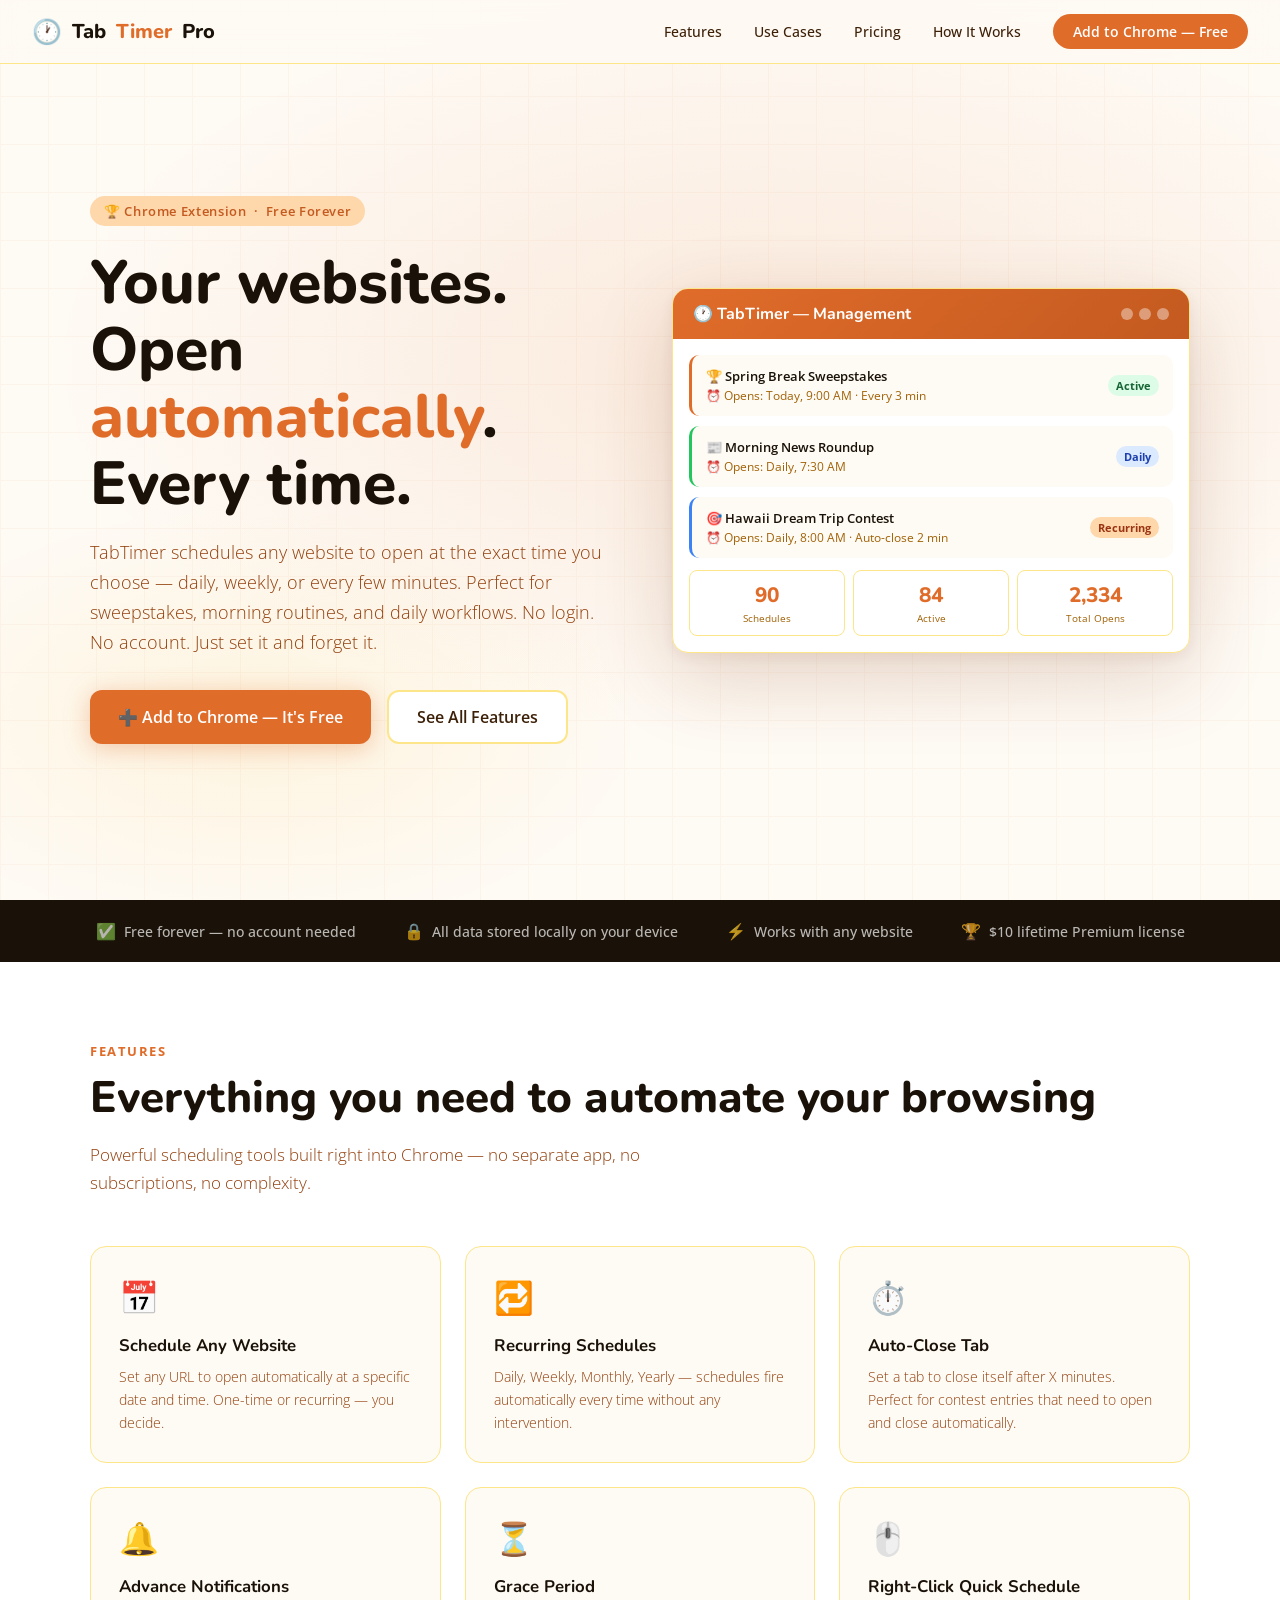
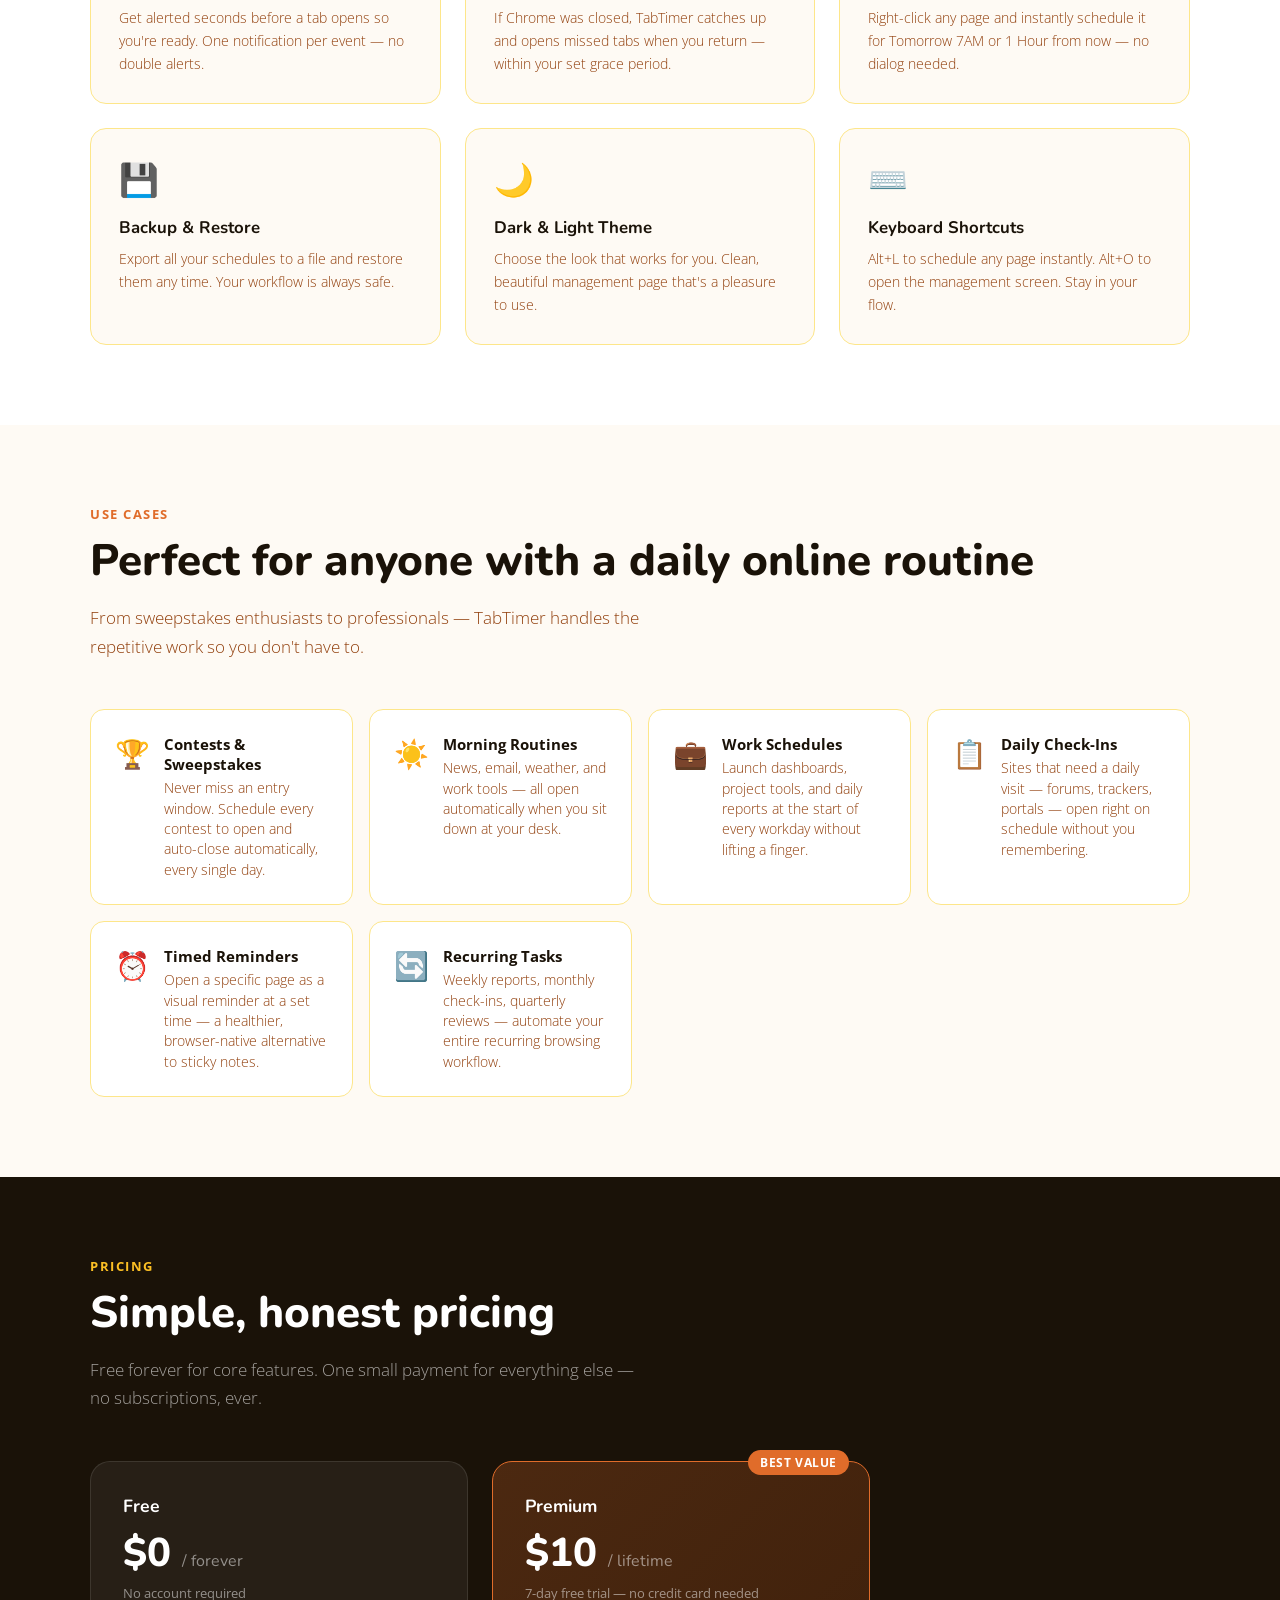
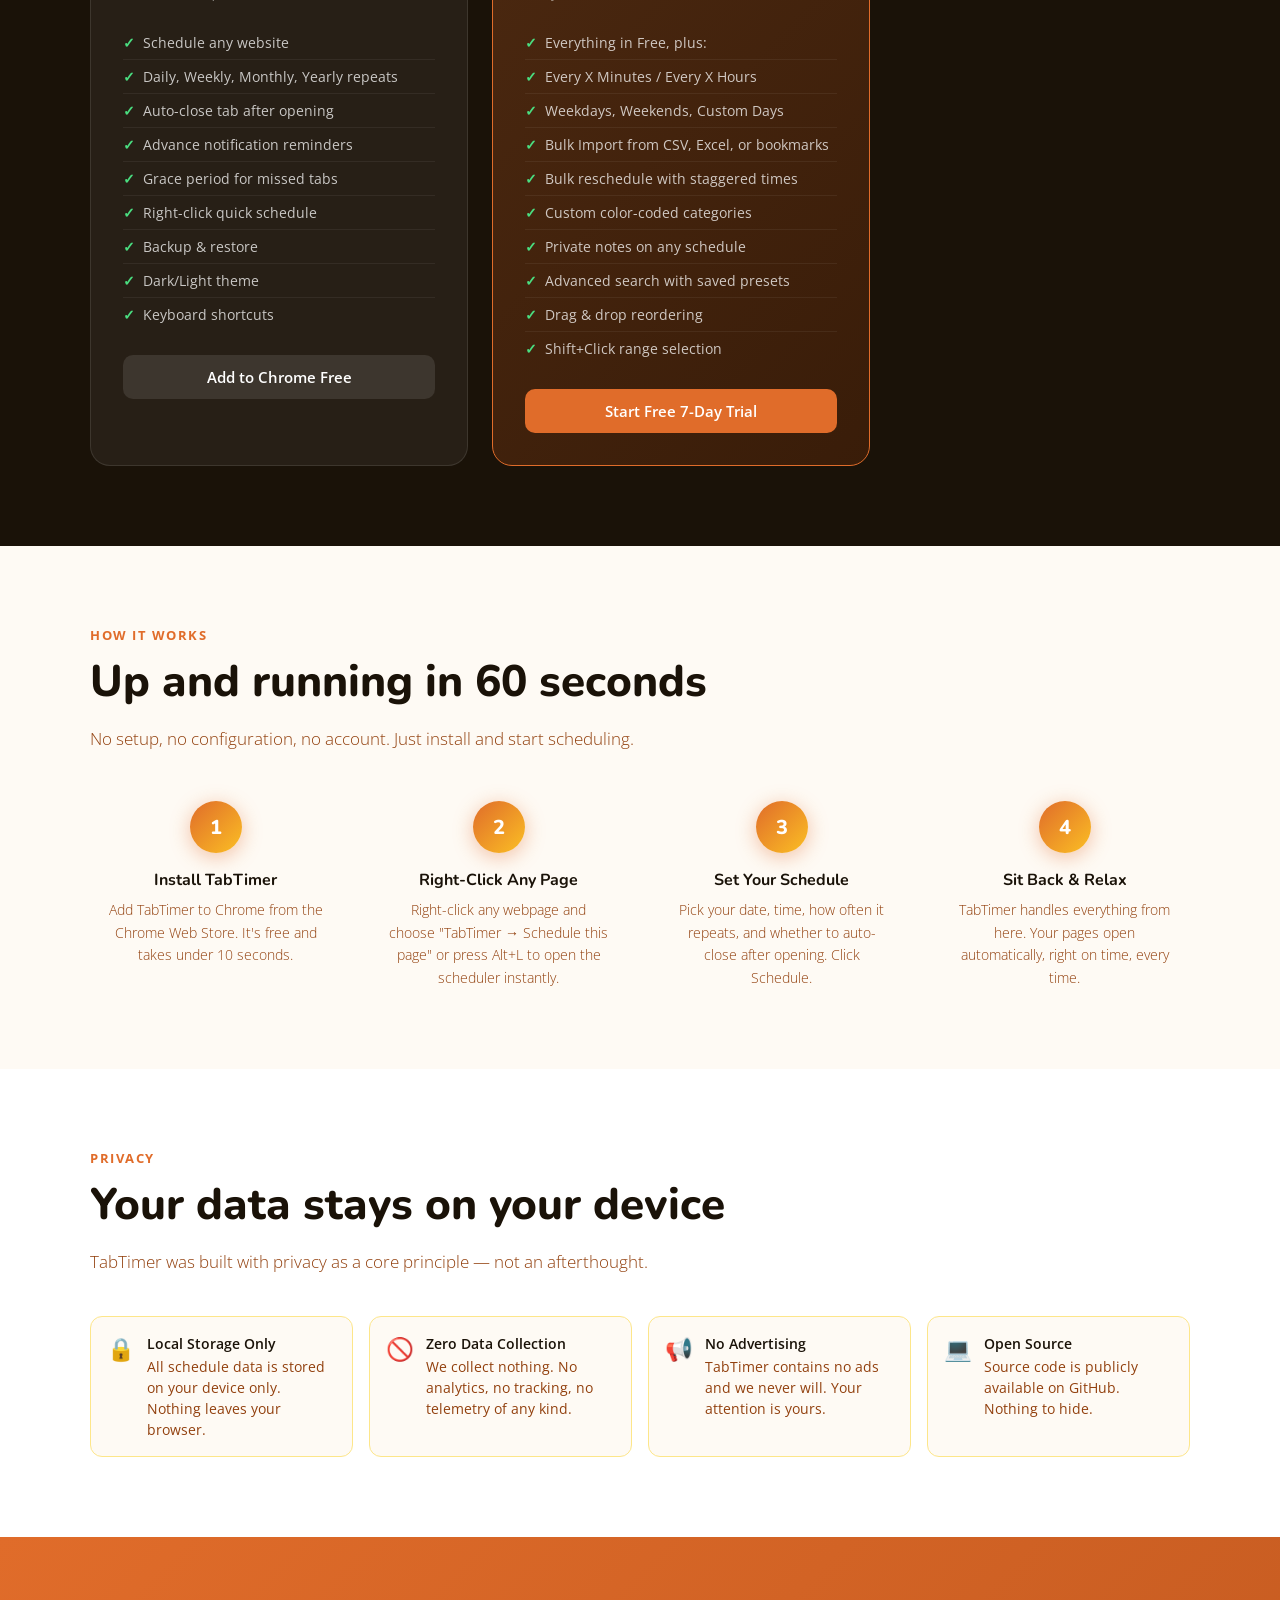
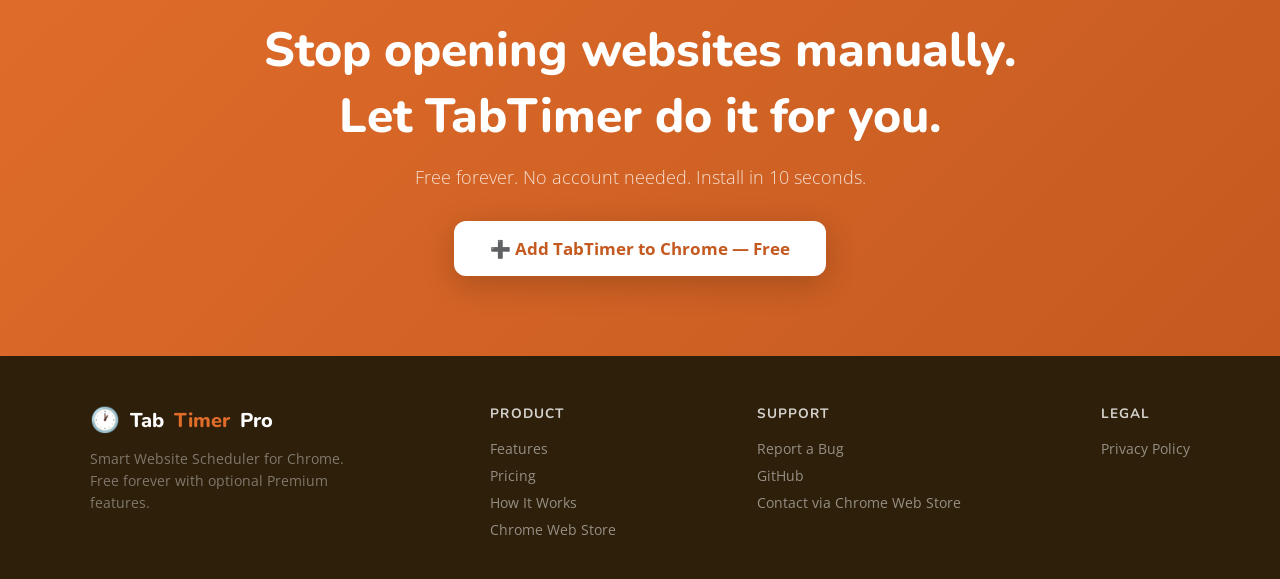
==== commit 0242c867: "Fix Chrome Web Store URL and switch to more readable fonts" ====
--- a/index.html
+++ b/index.html
@@ -11,8 +11,8 @@
     *, *::before, *::after { box-sizing: border-box; margin: 0; padding: 0; }
 
     :root {
-      --orange: #f97316;
-      --orange-dark: #ea580c;
+      --orange: #e06c2a;
+      --orange-dark: #c45a20;
       --orange-light: #fed7aa;
       --cream: #fefaf4;
       --dark: #1a1208;
@@ -78,7 +78,7 @@
     .hero-bg {
       position: absolute; inset: 0;
       background:
-        radial-gradient(ellipse 80% 60% at 60% 40%, rgba(249,115,22,0.12) 0%, transparent 70%),
+        radial-gradient(ellipse 80% 60% at 60% 40%, rgba(224,108,42,0.12) 0%, transparent 70%),
         radial-gradient(ellipse 50% 40% at 20% 80%, rgba(251,191,36,0.1) 0%, transparent 60%);
     }
     .hero-grid {
@@ -125,12 +125,12 @@
       padding: 14px 28px; border-radius: 12px;
       font-weight: 600; font-size: 1rem;
       text-decoration: none; transition: all 0.2s;
-      box-shadow: 0 4px 24px rgba(249,115,22,0.35);
+      box-shadow: 0 4px 24px rgba(224,108,42,0.35);
     }
     .btn-primary:hover {
       background: var(--orange-dark);
       transform: translateY(-2px);
-      box-shadow: 0 8px 32px rgba(249,115,22,0.45);
+      box-shadow: 0 8px 32px rgba(224,108,42,0.45);
     }
     .btn-secondary {
       display: inline-flex; align-items: center; gap: 8px;
@@ -154,7 +154,7 @@
       border: 1px solid var(--border);
     }
     .mock-bar {
-      background: linear-gradient(135deg, #f97316, #ea580c);
+      background: linear-gradient(135deg, #e06c2a, #c45a20);
       padding: 14px 20px;
       display: flex; align-items: center; justify-content: space-between;
     }
@@ -297,7 +297,7 @@
       position: relative;
     }
     .price-card.featured {
-      background: linear-gradient(135deg, rgba(249,115,22,0.25), rgba(234,88,12,0.15));
+      background: linear-gradient(135deg, rgba(224,108,42,0.25), rgba(234,88,12,0.15));
       border-color: var(--orange);
     }
     .price-tag {
@@ -351,7 +351,7 @@
       font-size: 1.25rem;
       display: flex; align-items: center; justify-content: center;
       margin: 0 auto 1rem;
-      box-shadow: 0 4px 20px rgba(249,115,22,0.4);
+      box-shadow: 0 4px 20px rgba(224,108,42,0.4);
     }
     .step-title { font-family: 'Nunito', sans-serif; font-weight: 700; font-size: 1rem; color: var(--dark); margin-bottom: 0.5rem; }
     .step-desc { font-size: 0.875rem; color: var(--soft); line-height: 1.6; font-weight: 300; }
@@ -781,7 +781,7 @@
       <h4>Support</h4>
       <a href="https://github.com/Aktradingpost/TabTimer/issues" target="_blank">Report a Bug</a>
       <a href="https://github.com/Aktradingpost/TabTimer" target="_blank">GitHub</a>
-      <a href="/cdn-cgi/l/email-protection#eabe8b88be83878f98ba9885aa8d878b8386c4898587"><span class="__cf_email__" data-cfemail="fbaf9a99af92969e89ab8994bb9c969a9297d5989496">[email&#160;protected]</span></a>
+      <a href="https://chromewebstore.google.com/detail/gjijhphaehhmknpempeandohgbbipble" target="_blank">Contact via Chrome Web Store</a>
     </div>
     <div class="footer-links">
       <h4>Legal</h4>
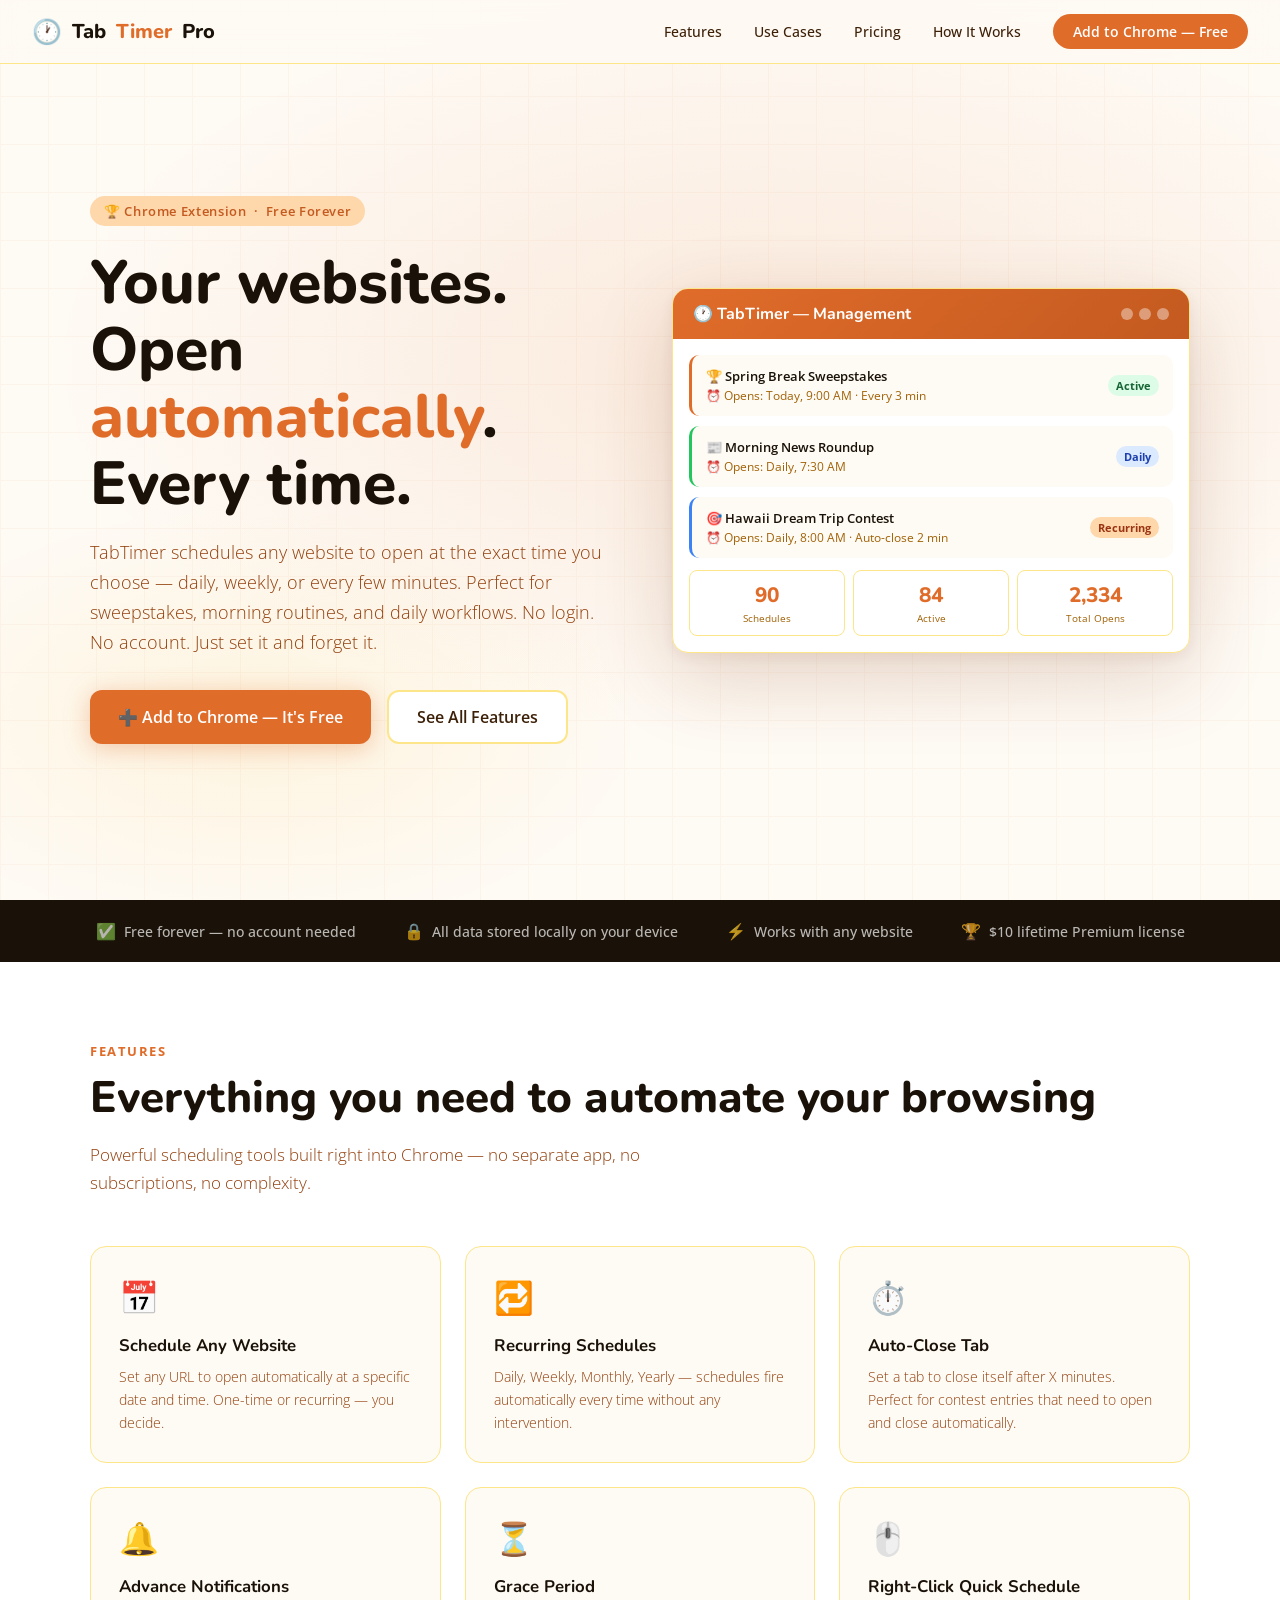
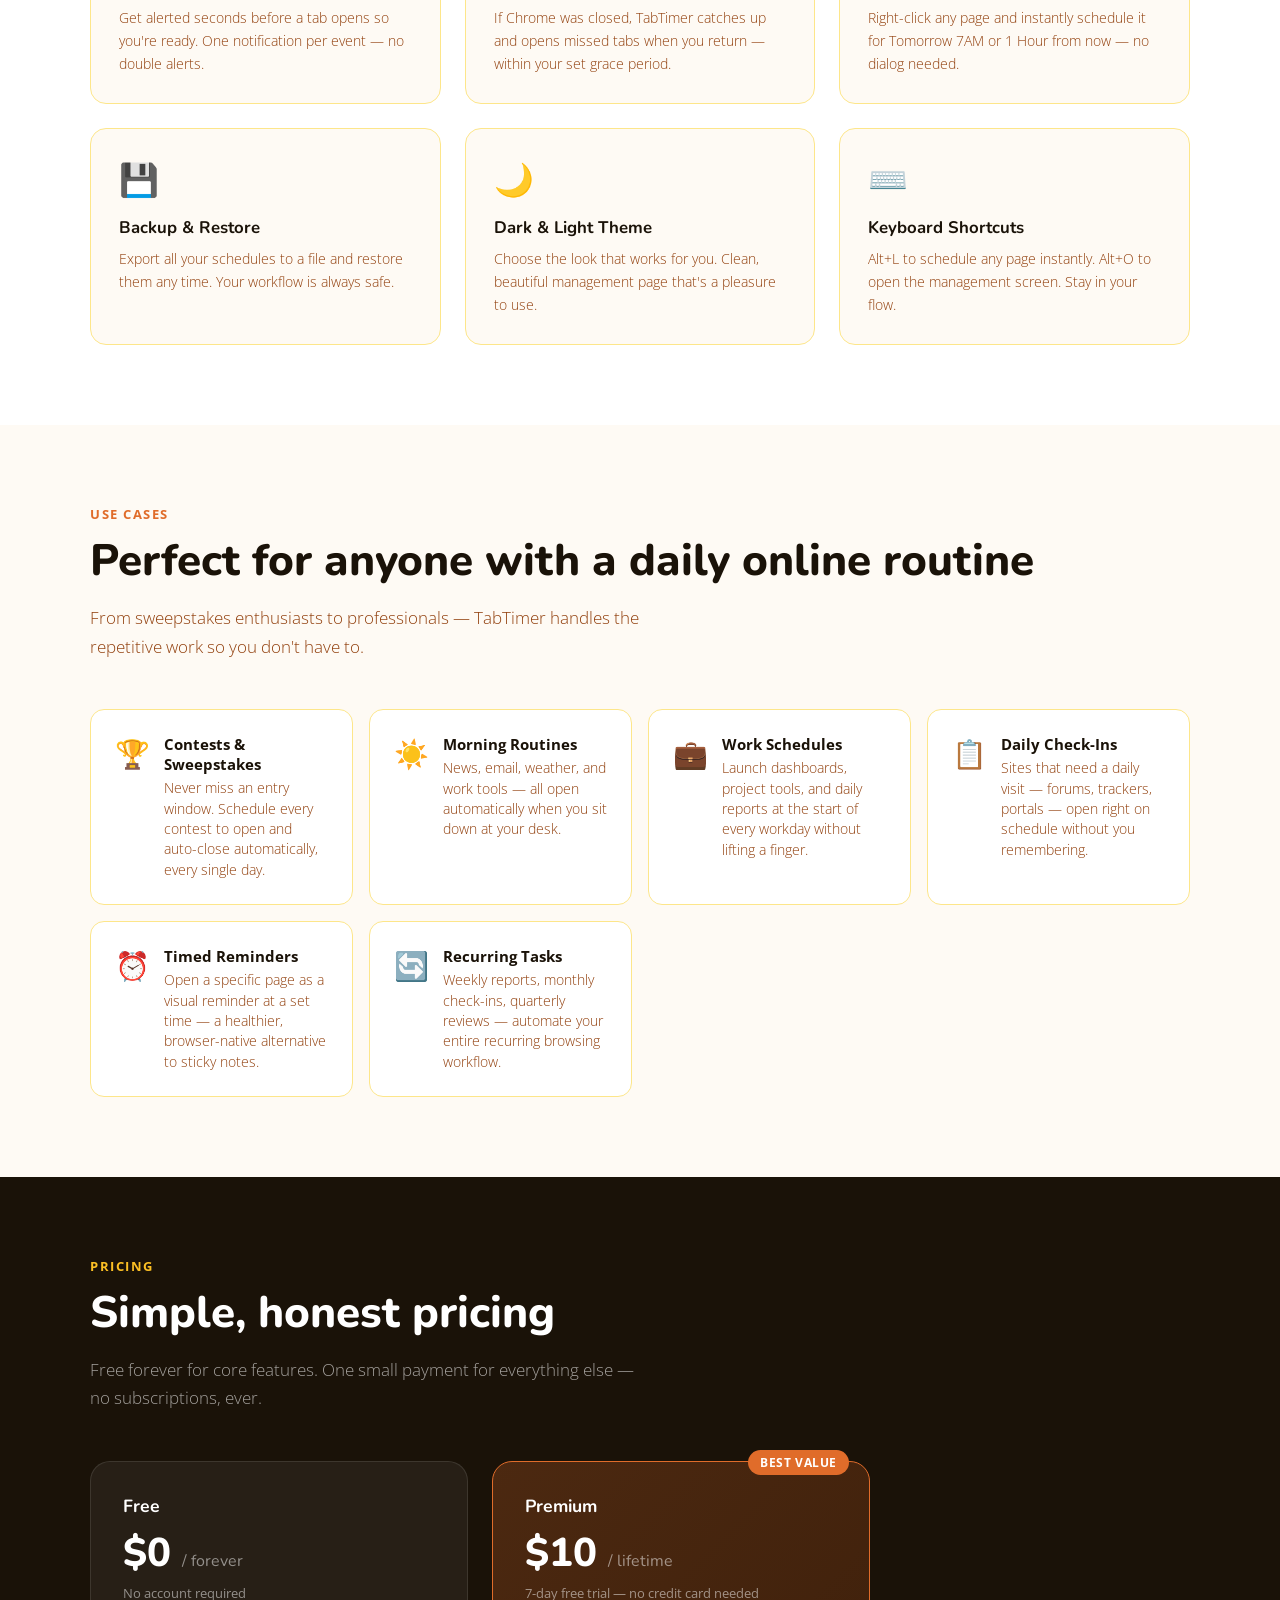
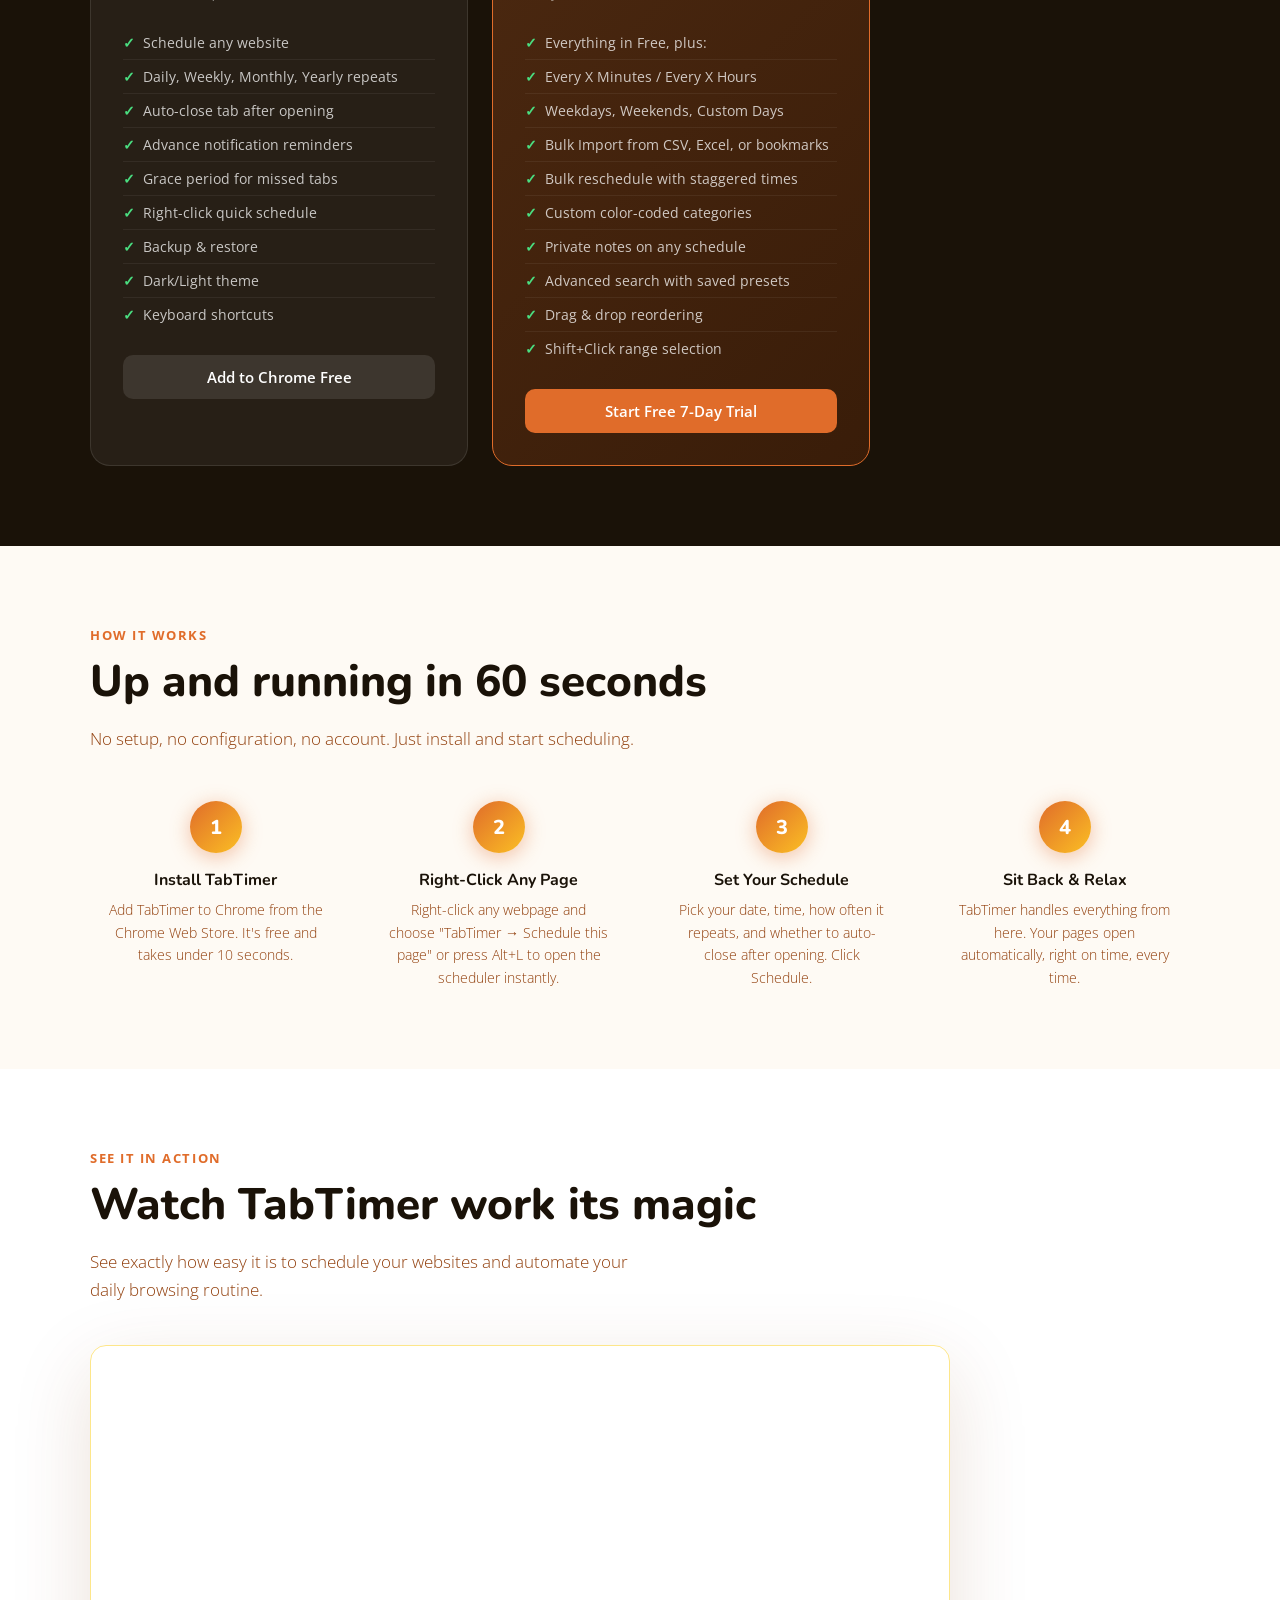
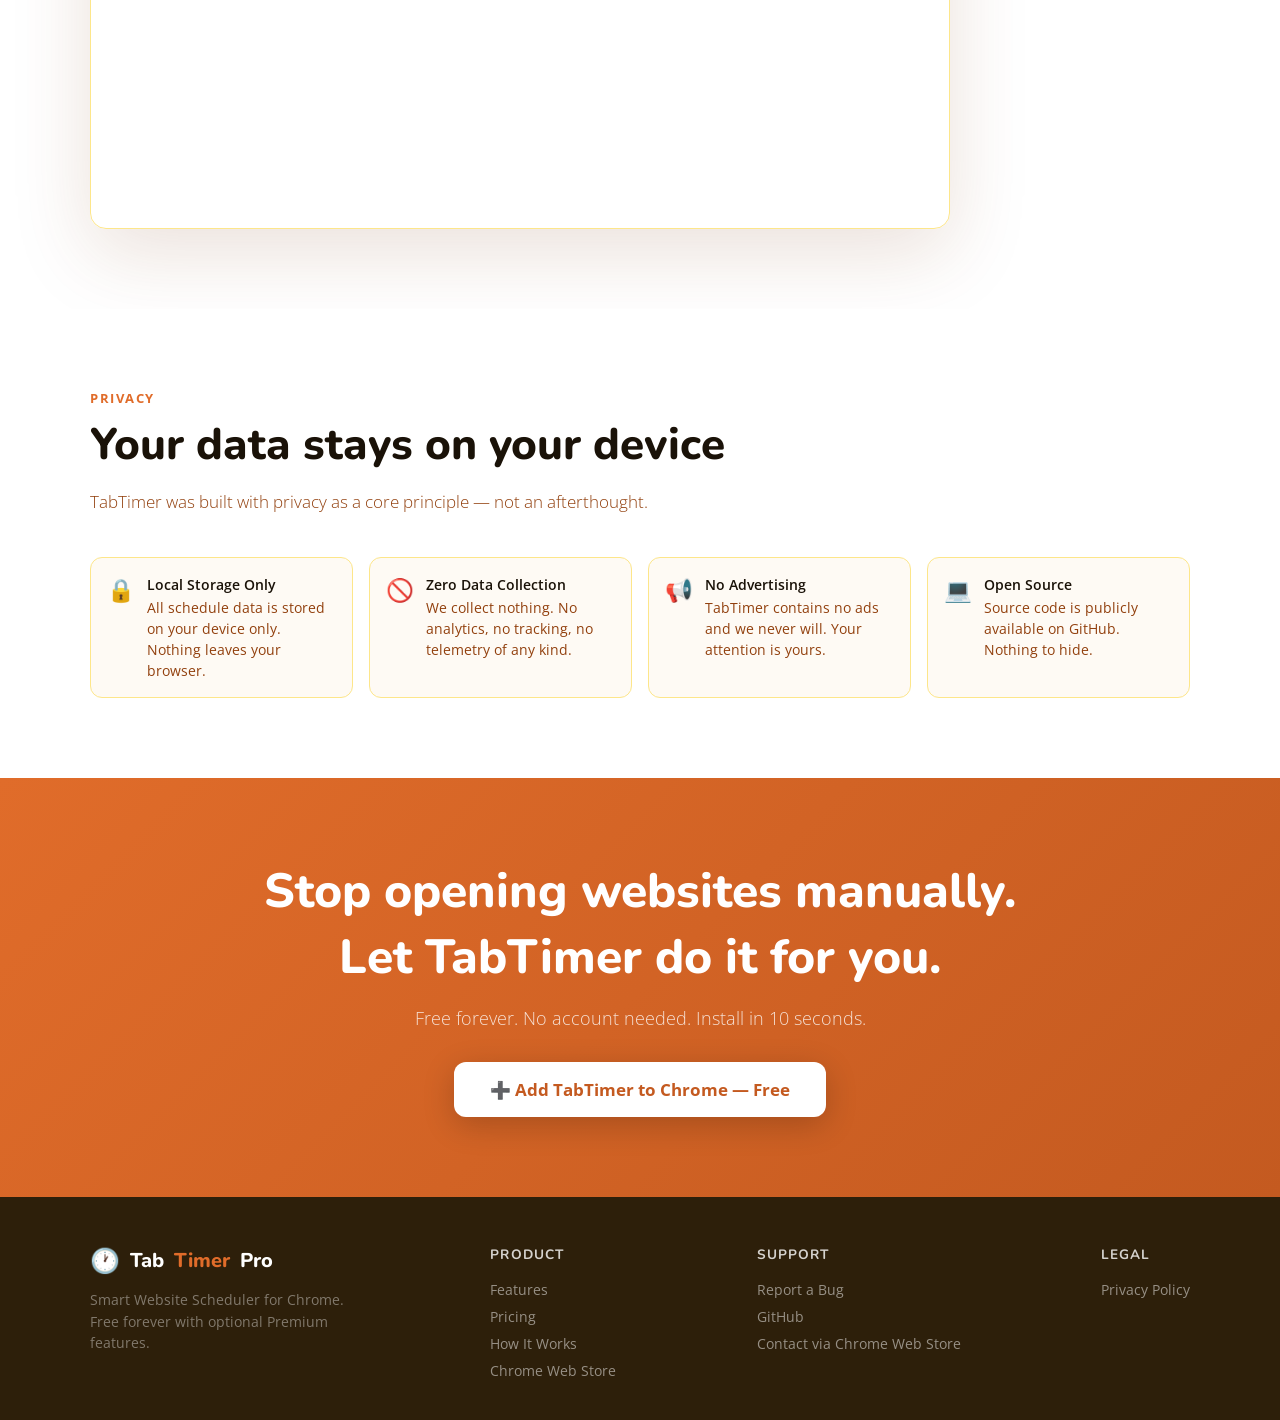
==== commit 5575035e: "Add TabTimer YouTube video section to website" ====
--- a/index.html
+++ b/index.html
@@ -724,6 +724,28 @@
   </div>
 </section>
 
+
+<!-- VIDEO -->
+<section style="background: white; padding: 80px 2rem;">
+  <div class="section-inner">
+    <div class="section-label">See It In Action</div>
+    <h2 class="section-title">Watch TabTimer work its magic</h2>
+    <p class="section-sub">See exactly how easy it is to schedule your websites and automate your daily browsing routine.</p>
+    <div style="margin-top: 2.5rem; border-radius: 16px; overflow: hidden; box-shadow: 0 24px 80px rgba(120,53,15,0.15); border: 1px solid #fde68a; max-width: 860px;">
+      <div style="position: relative; padding-bottom: 56.25%; height: 0; overflow: hidden;">
+        <iframe 
+          src="https://www.youtube.com/embed/iDo_b6VrRUA" 
+          title="TabTimer Pro - Smart Website Scheduler for Chrome"
+          frameborder="0" 
+          allow="accelerometer; autoplay; clipboard-write; encrypted-media; gyroscope; picture-in-picture; web-share" 
+          allowfullscreen
+          style="position: absolute; top: 0; left: 0; width: 100%; height: 100%;">
+        </iframe>
+      </div>
+    </div>
+  </div>
+</section>
+
 <!-- PRIVACY -->
 <section class="privacy-bg">
   <div class="section-inner">
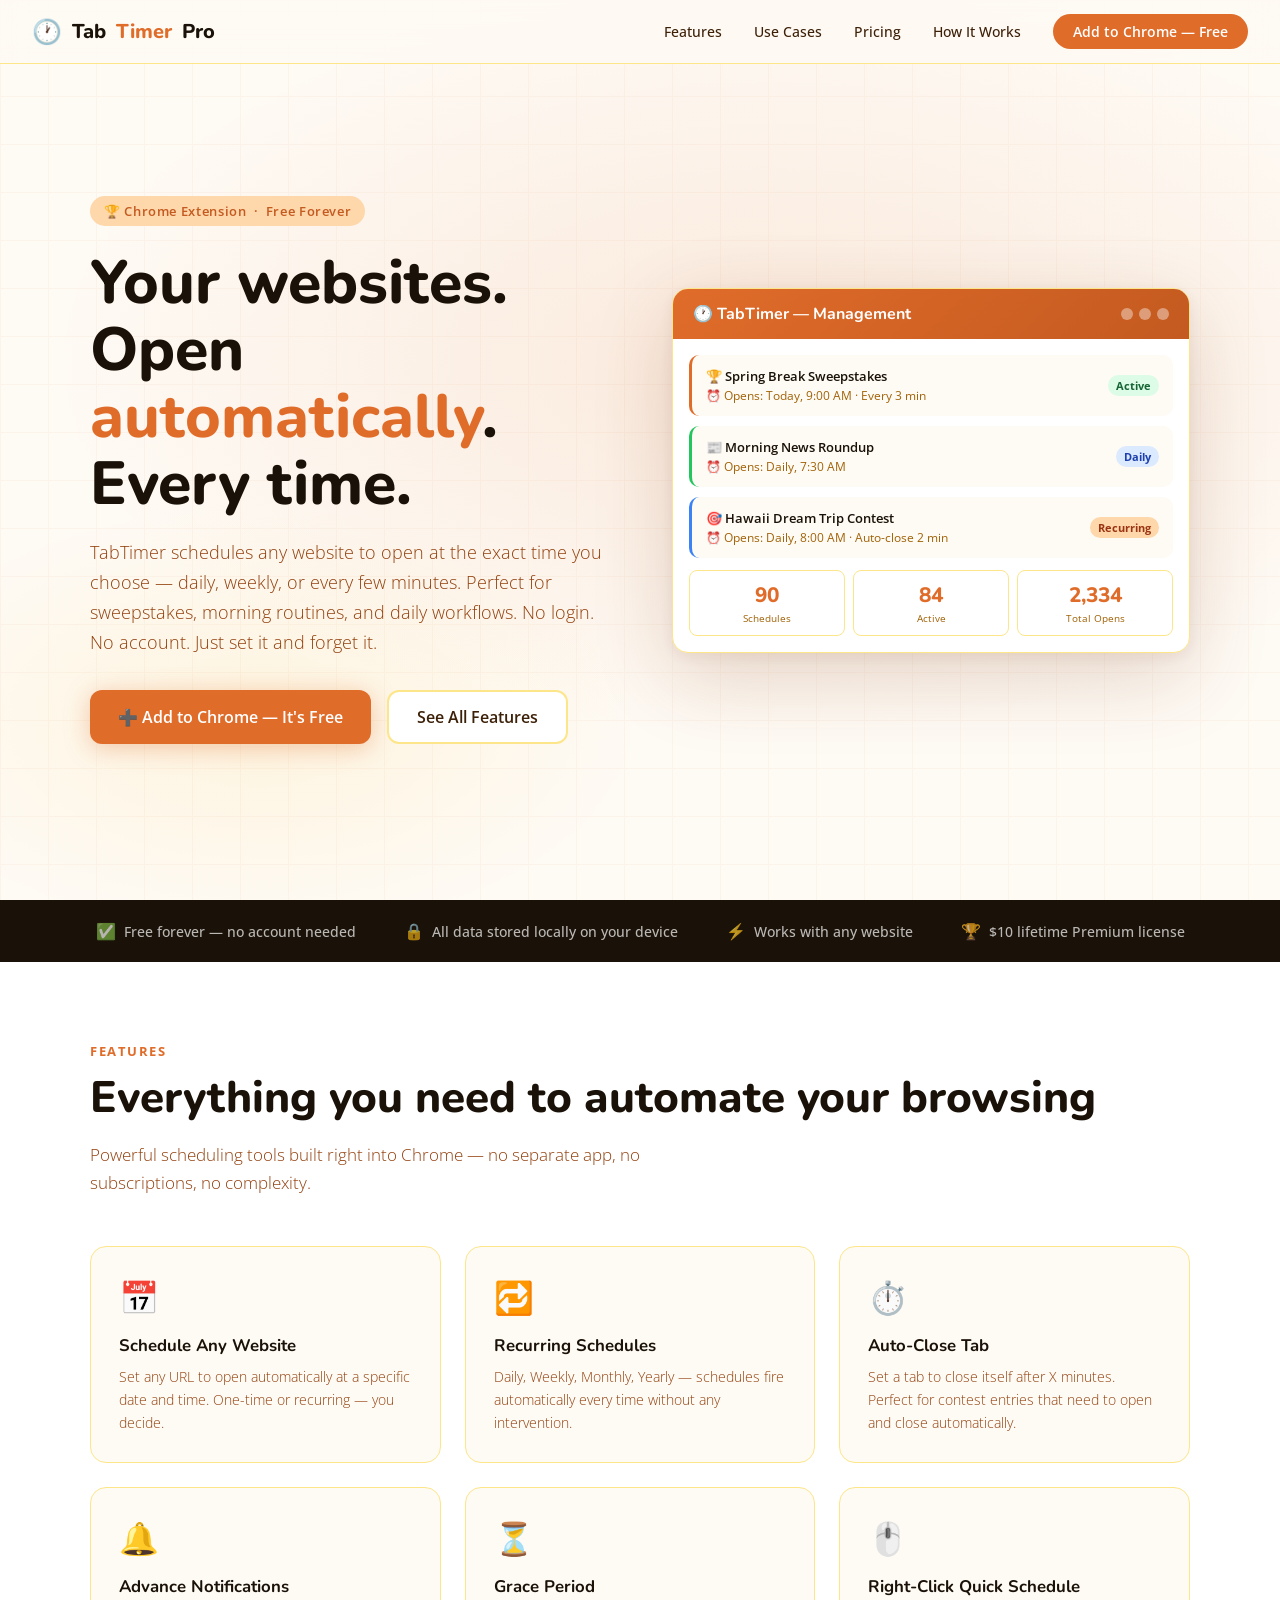
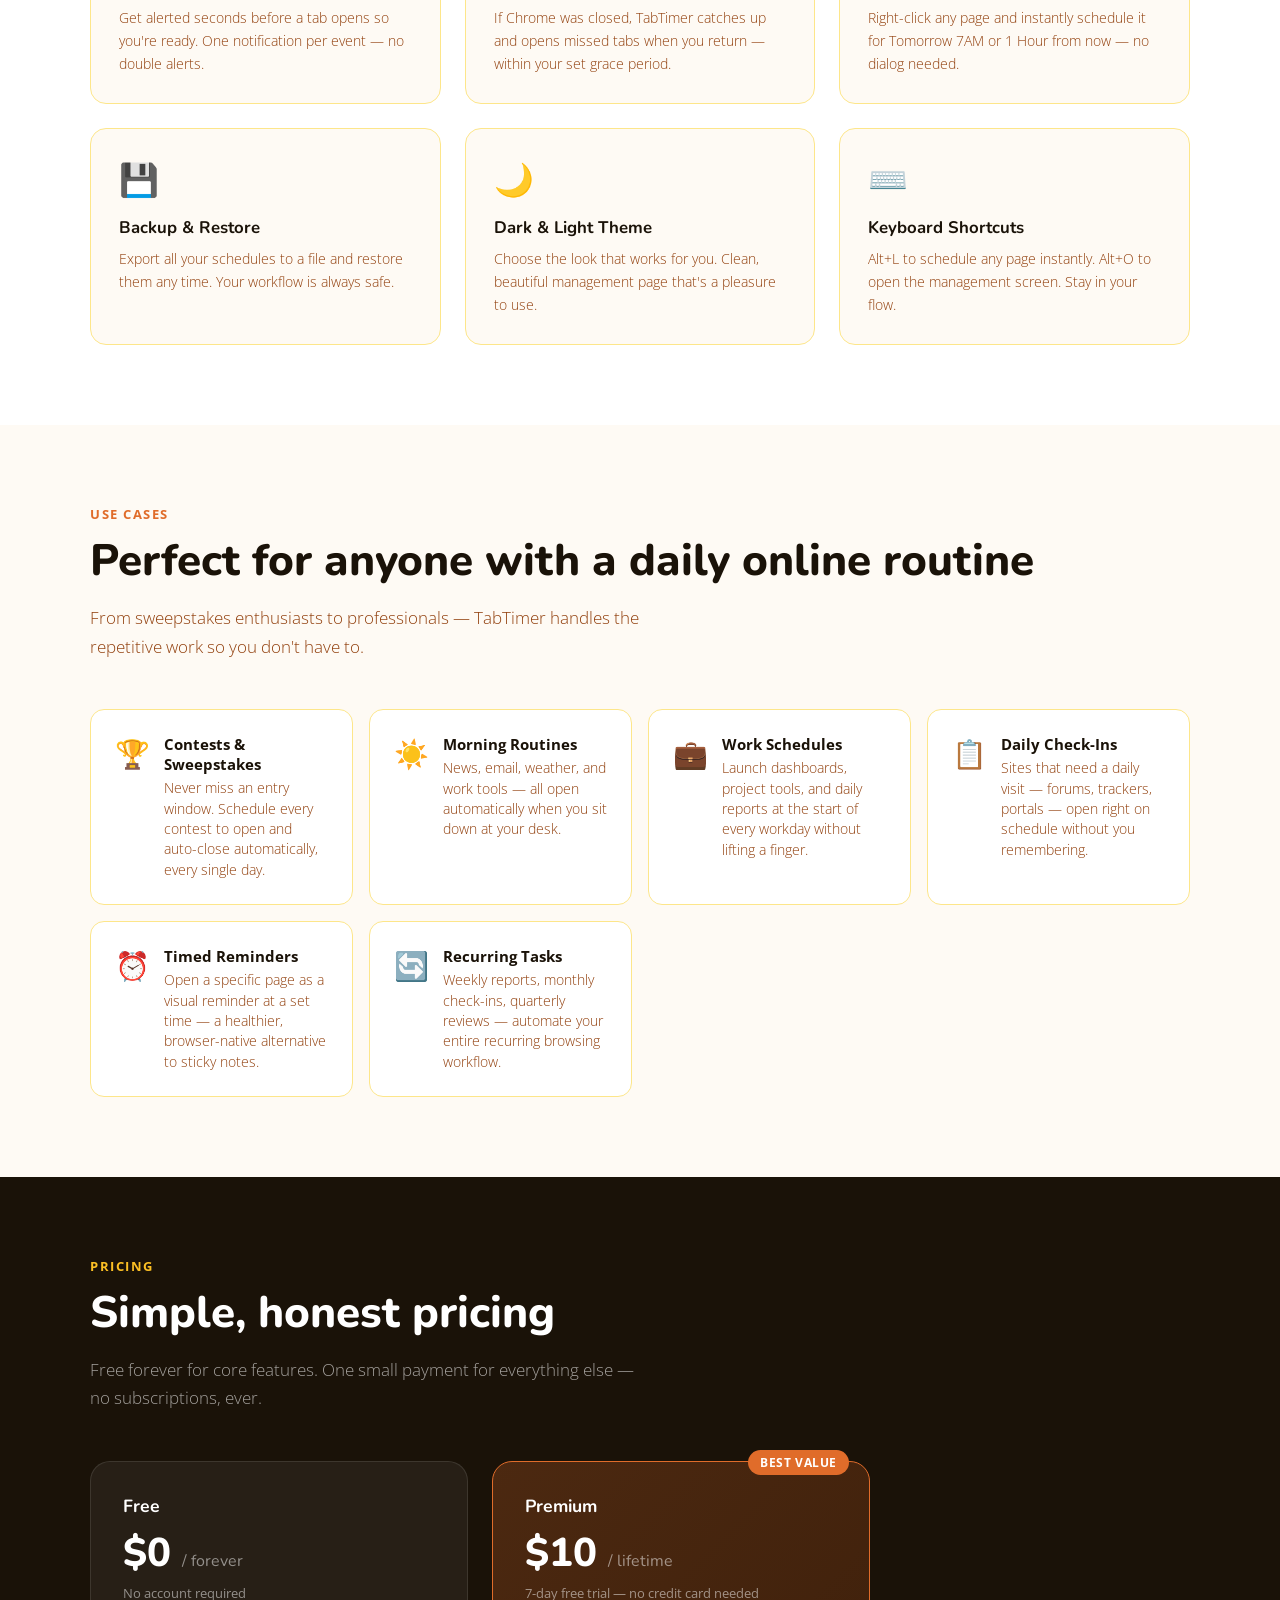
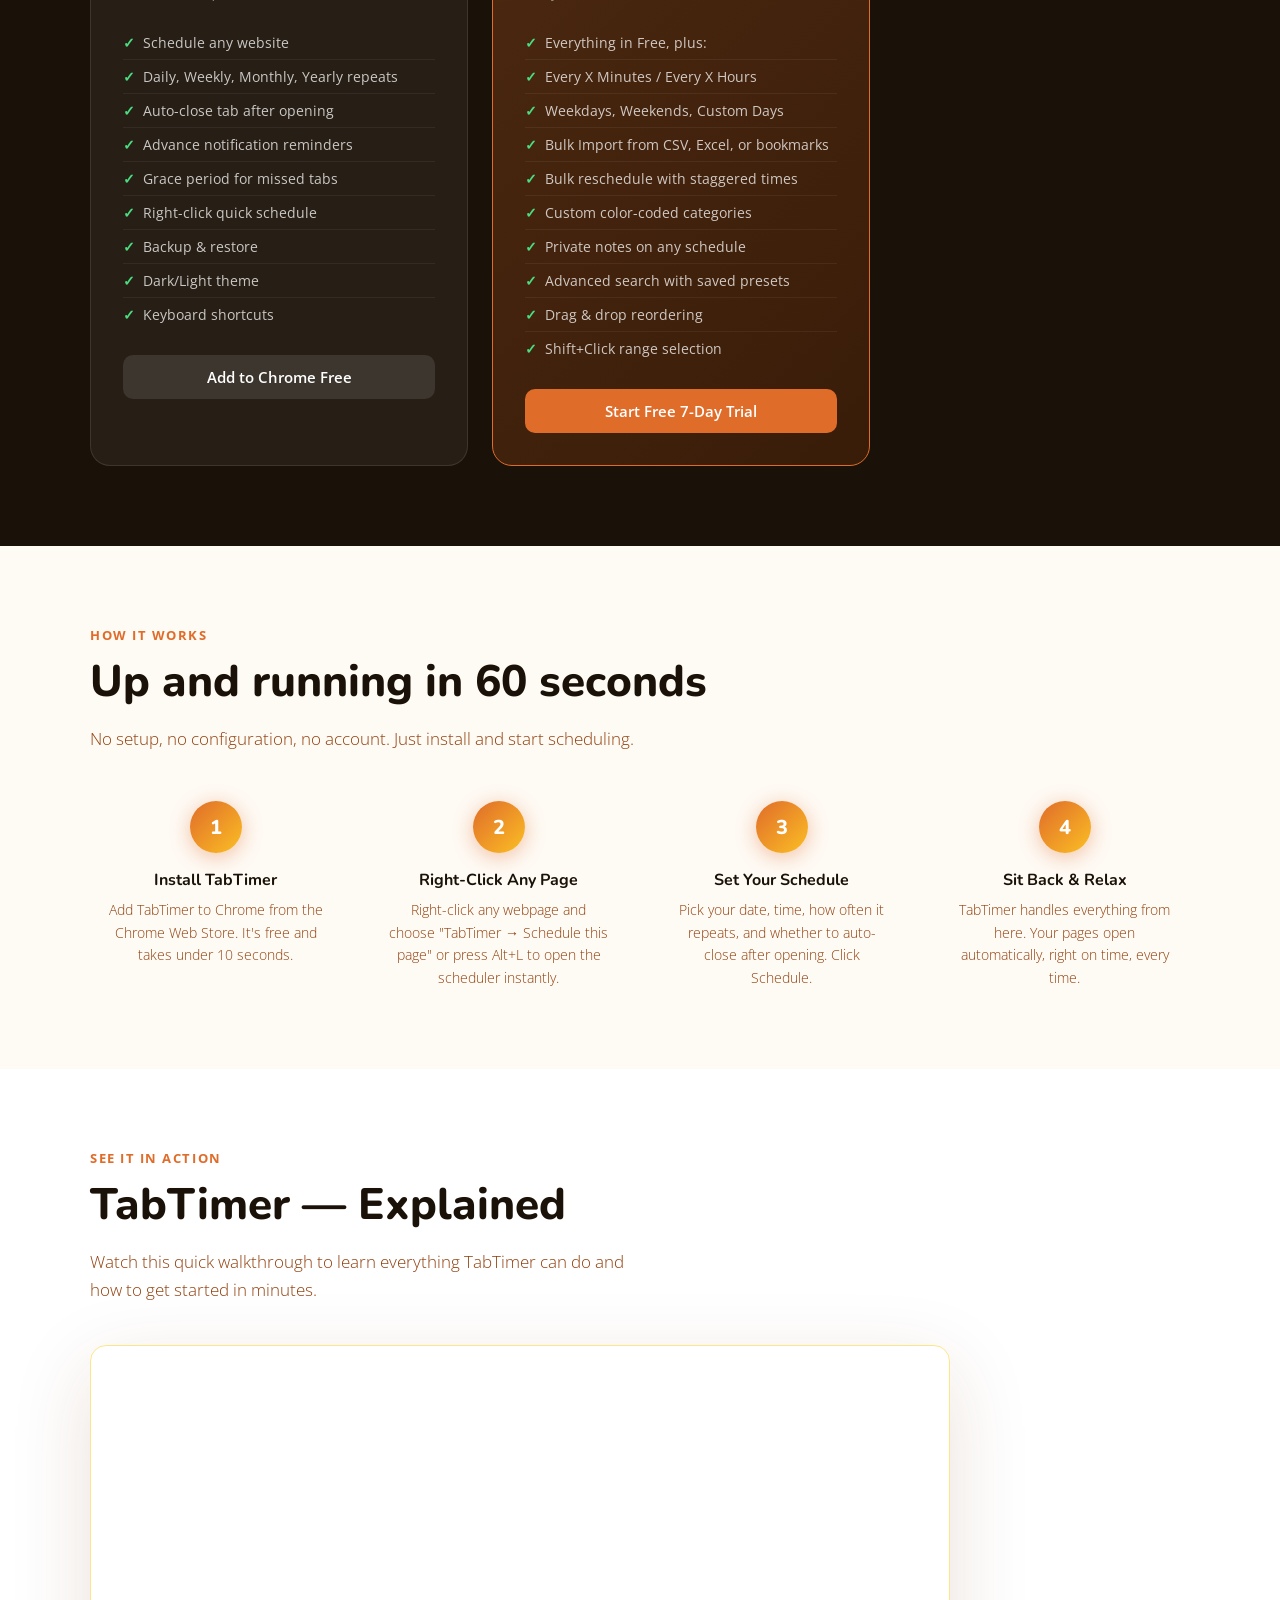
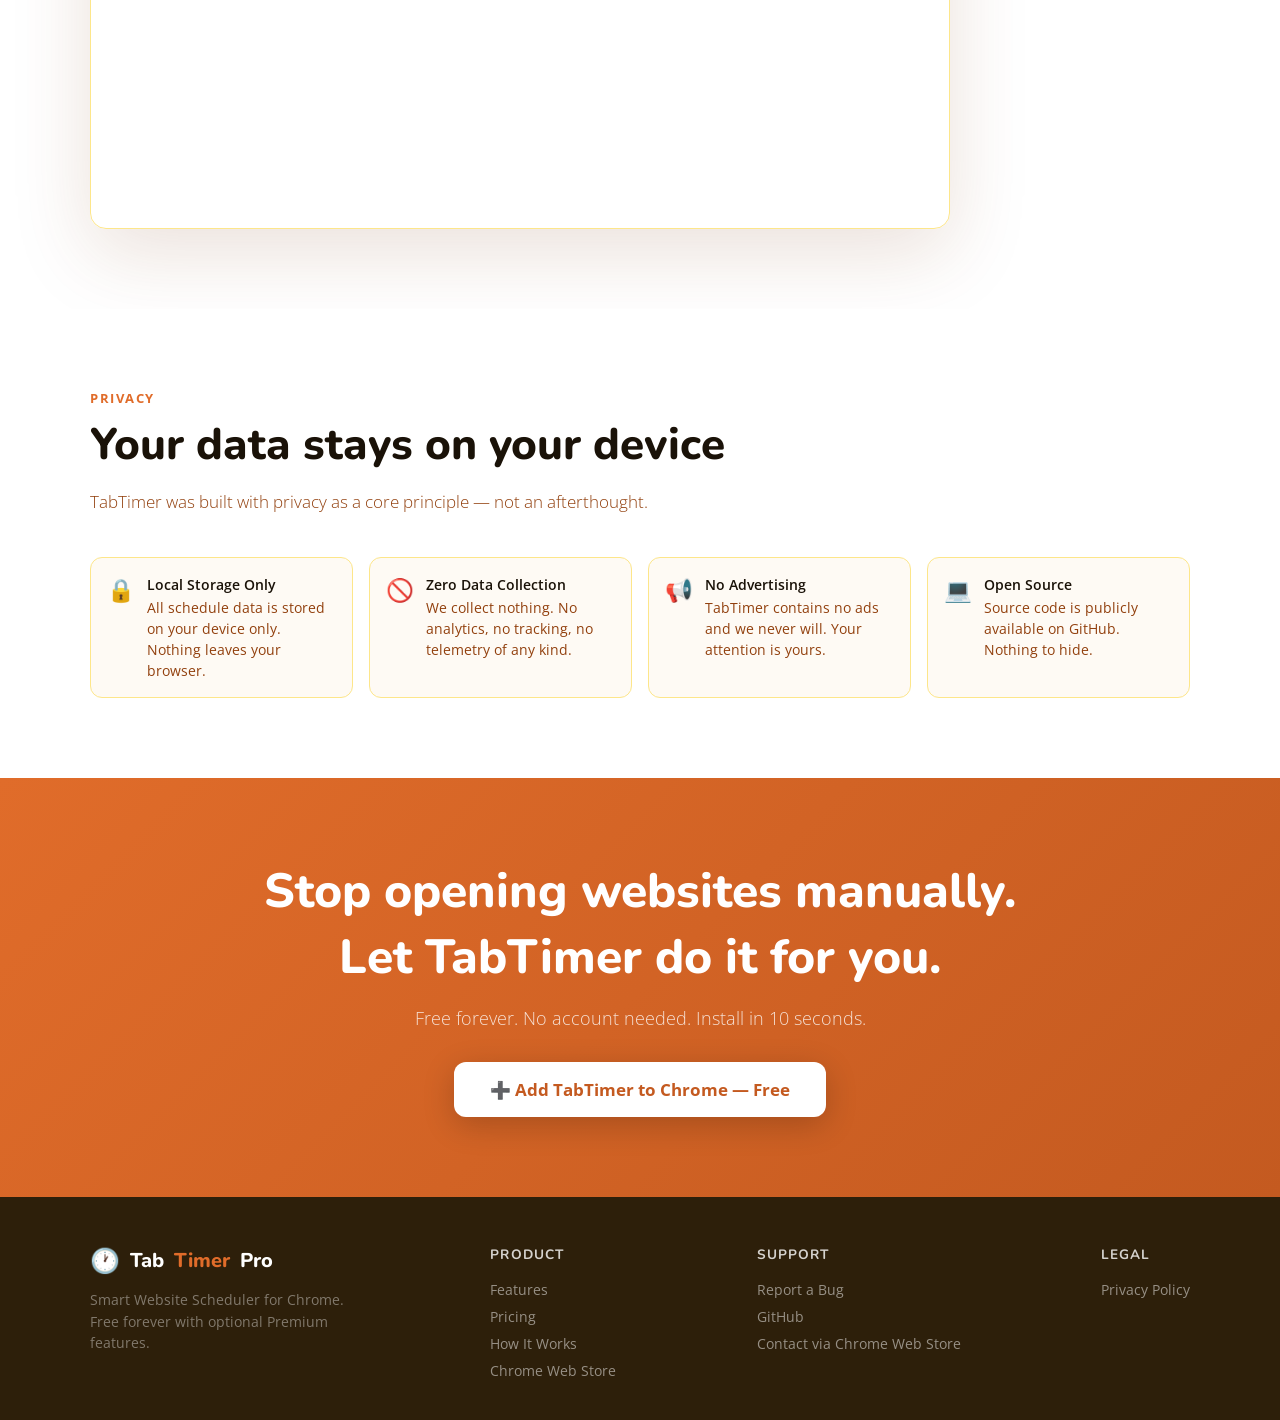
==== commit 8dc95767: "Update Chrome Web Store links to new published listing URL" ====
--- a/index.html
+++ b/index.html
@@ -457,7 +457,7 @@
     <a href="#perfect-for">Use Cases</a>
     <a href="#pricing">Pricing</a>
     <a href="#how-it-works">How It Works</a>
-    <a href="https://chromewebstore.google.com/detail/gjijhphaehhmknpempeandohgbbipble" class="btn-nav" target="_blank">Add to Chrome — Free</a>
+    <a href="https://chromewebstore.google.com/detail/tabtimer/doldjjkenhkdgibacbenanejmfjoifoj" class="btn-nav" target="_blank">Add to Chrome — Free</a>
   </nav>
 </header>
 
@@ -471,7 +471,7 @@
       <h1>Your websites.<br>Open <em>automatically</em>.<br>Every time.</h1>
       <p>TabTimer schedules any website to open at the exact time you choose — daily, weekly, or every few minutes. Perfect for sweepstakes, morning routines, and daily workflows. No login. No account. Just set it and forget it.</p>
       <div class="hero-ctas">
-        <a href="https://chromewebstore.google.com/detail/gjijhphaehhmknpempeandohgbbipble" class="btn-primary" target="_blank">
+        <a href="https://chromewebstore.google.com/detail/tabtimer/doldjjkenhkdgibacbenanejmfjoifoj" class="btn-primary" target="_blank">
           ➕ Add to Chrome — It's Free
         </a>
         <a href="#features" class="btn-secondary">See All Features</a>
@@ -668,7 +668,7 @@
           <li>Dark/Light theme</li>
           <li>Keyboard shortcuts</li>
         </ul>
-        <a href="https://chromewebstore.google.com/detail/gjijhphaehhmknpempeandohgbbipble" class="price-cta free" target="_blank">Add to Chrome Free</a>
+        <a href="https://chromewebstore.google.com/detail/tabtimer/doldjjkenhkdgibacbenanejmfjoifoj" class="price-cta free" target="_blank">Add to Chrome Free</a>
       </div>
       <div class="price-card featured">
         <div class="price-tag">BEST VALUE</div>
@@ -687,7 +687,7 @@
           <li>Drag & drop reordering</li>
           <li>Shift+Click range selection</li>
         </ul>
-        <a href="https://chromewebstore.google.com/detail/gjijhphaehhmknpempeandohgbbipble" class="price-cta premium" target="_blank">Start Free 7-Day Trial</a>
+        <a href="https://chromewebstore.google.com/detail/tabtimer/doldjjkenhkdgibacbenanejmfjoifoj" class="price-cta premium" target="_blank">Start Free 7-Day Trial</a>
       </div>
     </div>
   </div>
@@ -729,8 +729,8 @@
 <section style="background: white; padding: 80px 2rem;">
   <div class="section-inner">
     <div class="section-label">See It In Action</div>
-    <h2 class="section-title">Watch TabTimer work its magic</h2>
-    <p class="section-sub">See exactly how easy it is to schedule your websites and automate your daily browsing routine.</p>
+    <h2 class="section-title">TabTimer — Explained</h2>
+    <p class="section-sub">Watch this quick walkthrough to learn everything TabTimer can do and how to get started in minutes.</p>
     <div style="margin-top: 2.5rem; border-radius: 16px; overflow: hidden; box-shadow: 0 24px 80px rgba(120,53,15,0.15); border: 1px solid #fde68a; max-width: 860px;">
       <div style="position: relative; padding-bottom: 56.25%; height: 0; overflow: hidden;">
         <iframe 
@@ -777,7 +777,7 @@
 <section class="cta-section">
   <h2>Stop opening websites manually.<br>Let TabTimer do it for you.</h2>
   <p>Free forever. No account needed. Install in 10 seconds.</p>
-  <a href="https://chromewebstore.google.com/detail/gjijhphaehhmknpempeandohgbbipble" class="btn-white" target="_blank">
+  <a href="https://chromewebstore.google.com/detail/tabtimer/doldjjkenhkdgibacbenanejmfjoifoj" class="btn-white" target="_blank">
     ➕ Add TabTimer to Chrome — Free
   </a>
 </section>
@@ -797,13 +797,13 @@
       <a href="#features">Features</a>
       <a href="#pricing">Pricing</a>
       <a href="#how-it-works">How It Works</a>
-      <a href="https://chromewebstore.google.com/detail/gjijhphaehhmknpempeandohgbbipble" target="_blank">Chrome Web Store</a>
+      <a href="https://chromewebstore.google.com/detail/tabtimer/doldjjkenhkdgibacbenanejmfjoifoj" target="_blank">Chrome Web Store</a>
     </div>
     <div class="footer-links">
       <h4>Support</h4>
       <a href="https://github.com/Aktradingpost/TabTimer/issues" target="_blank">Report a Bug</a>
       <a href="https://github.com/Aktradingpost/TabTimer" target="_blank">GitHub</a>
-      <a href="https://chromewebstore.google.com/detail/gjijhphaehhmknpempeandohgbbipble" target="_blank">Contact via Chrome Web Store</a>
+      <a href="https://chromewebstore.google.com/detail/tabtimer/doldjjkenhkdgibacbenanejmfjoifoj" target="_blank">Contact via Chrome Web Store</a>
     </div>
     <div class="footer-links">
       <h4>Legal</h4>
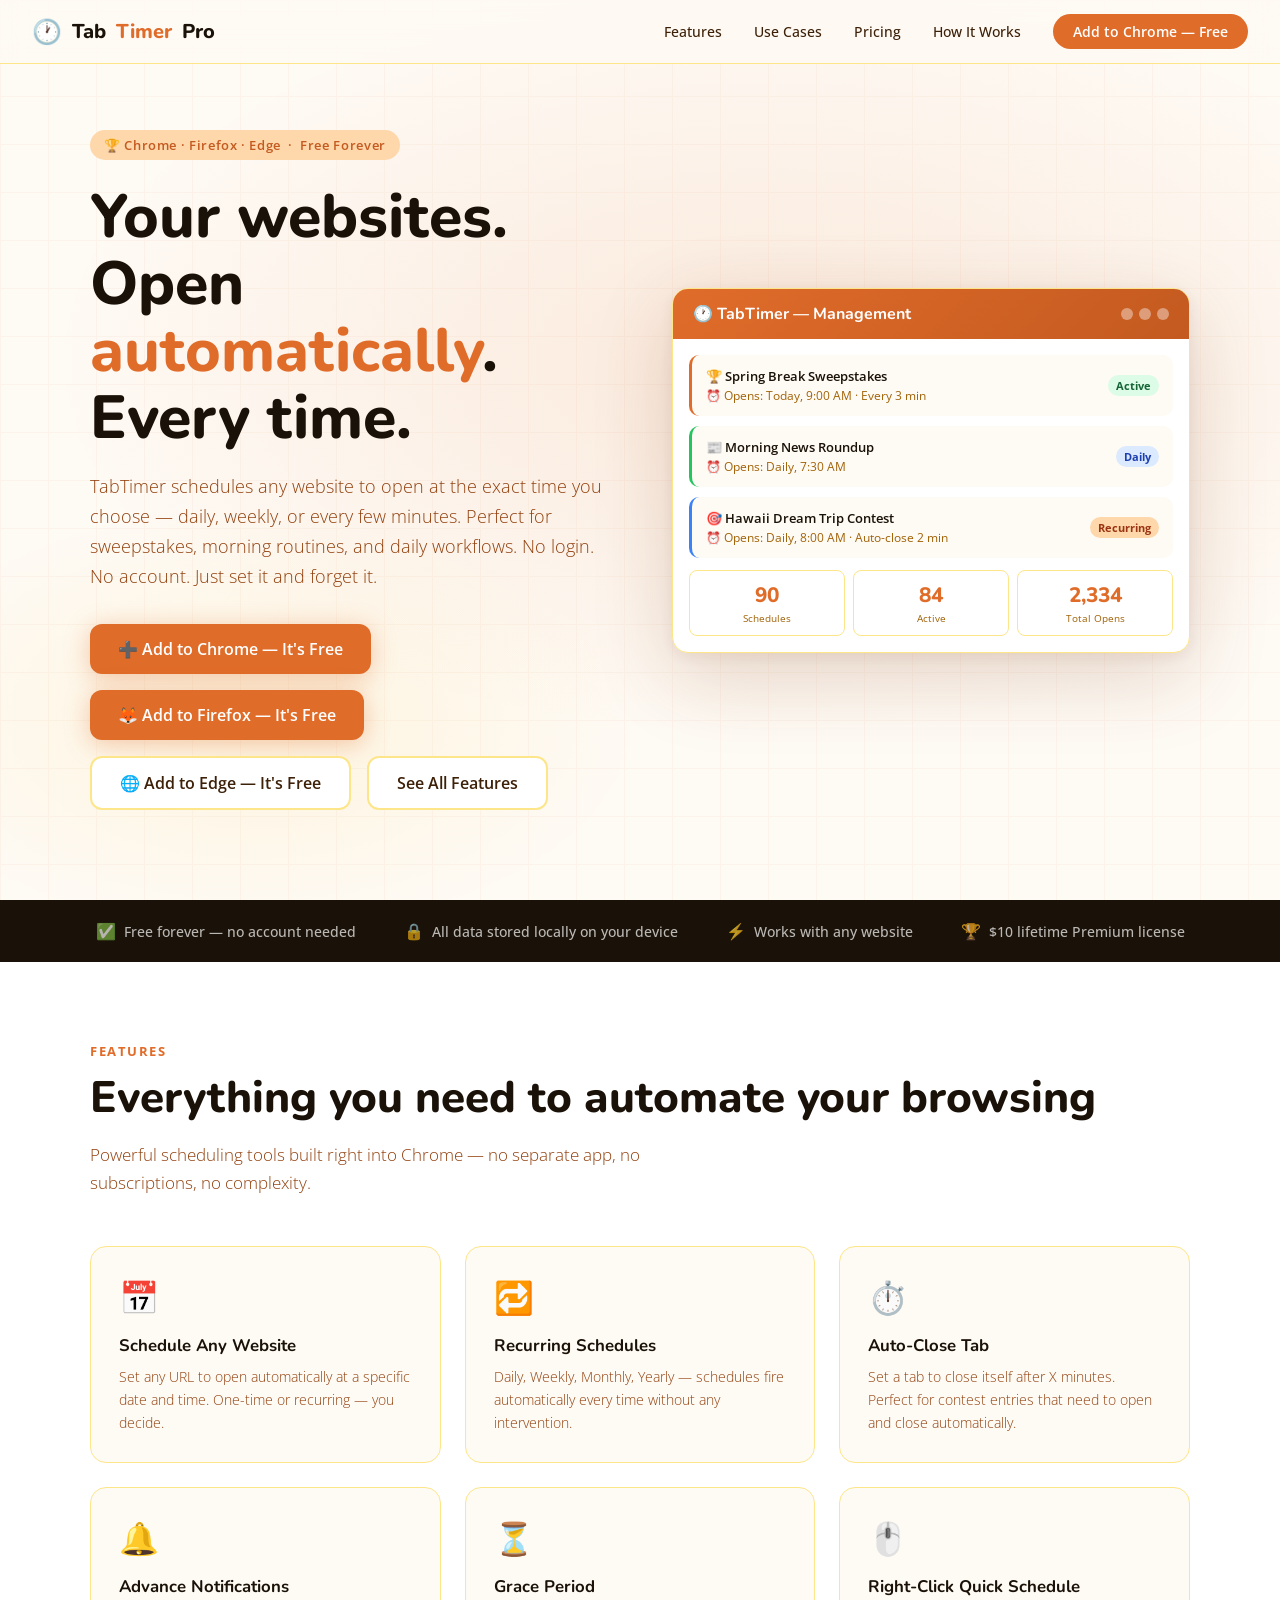
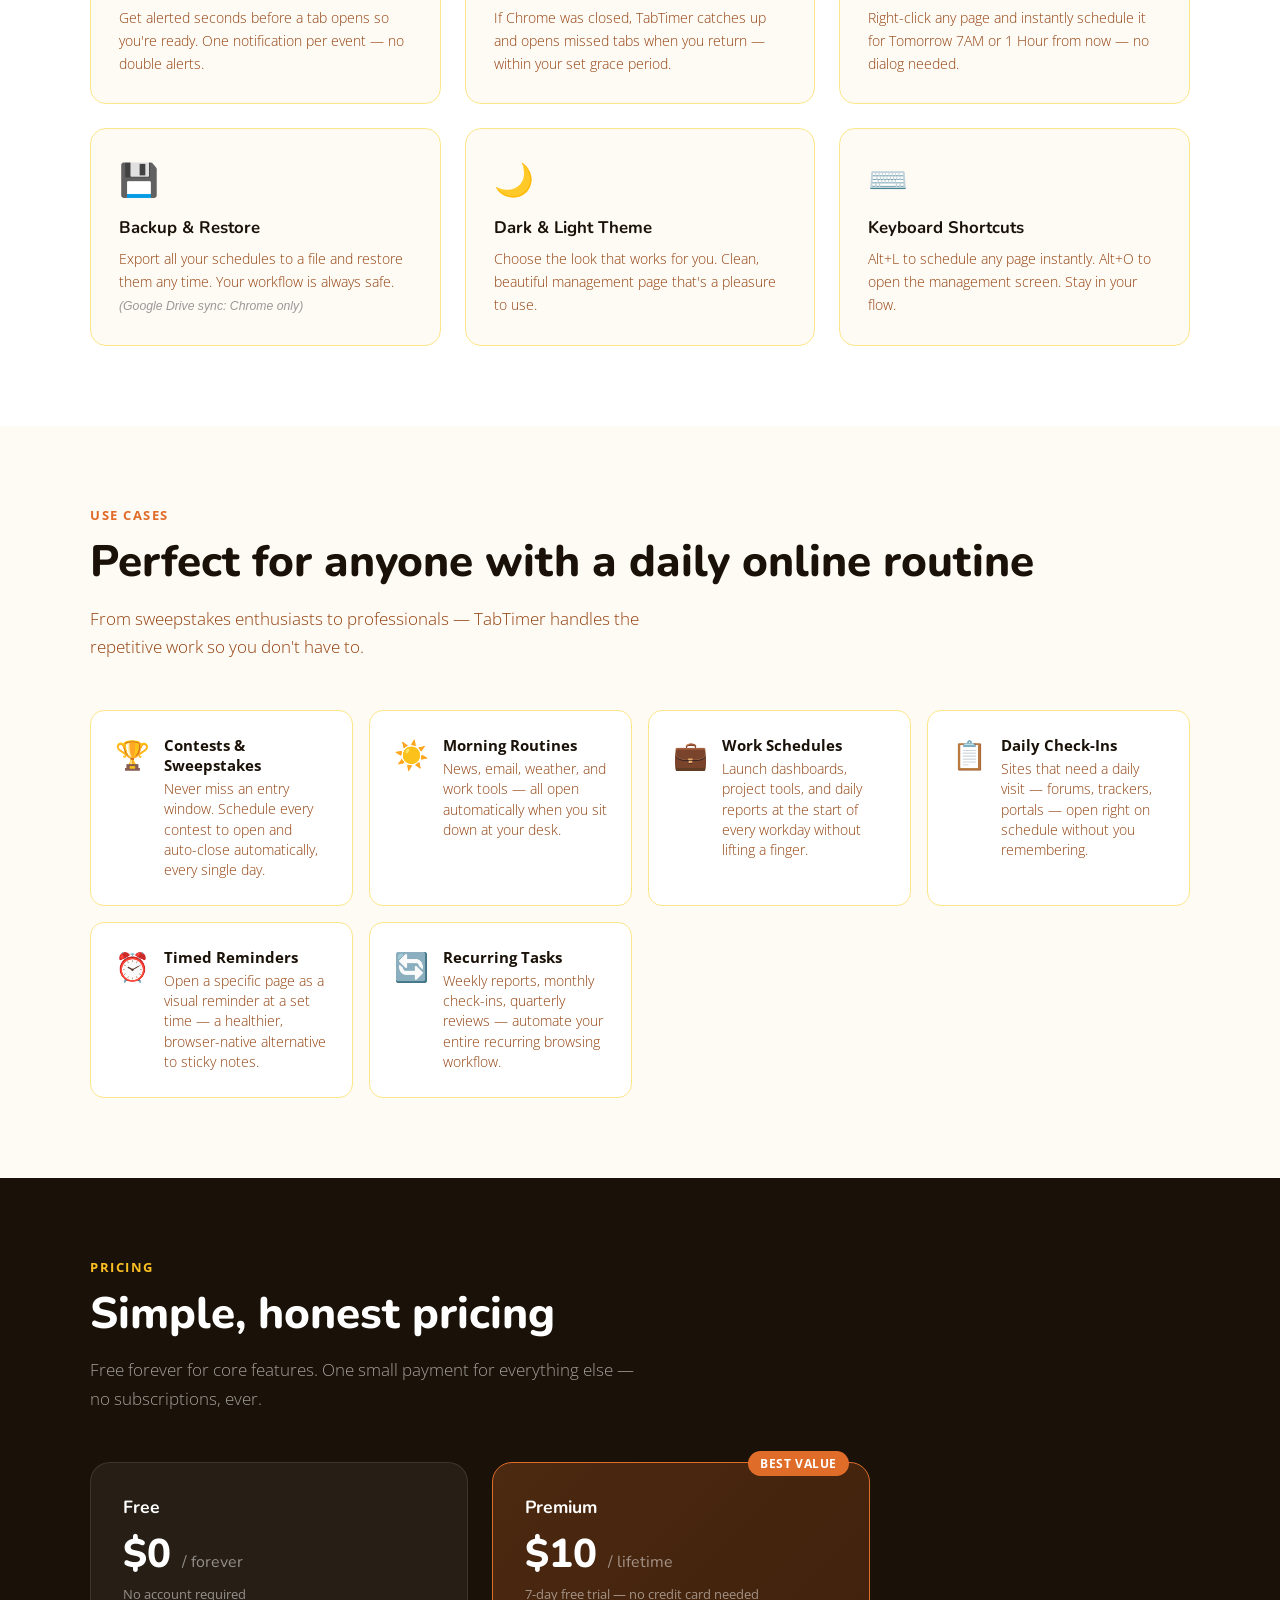
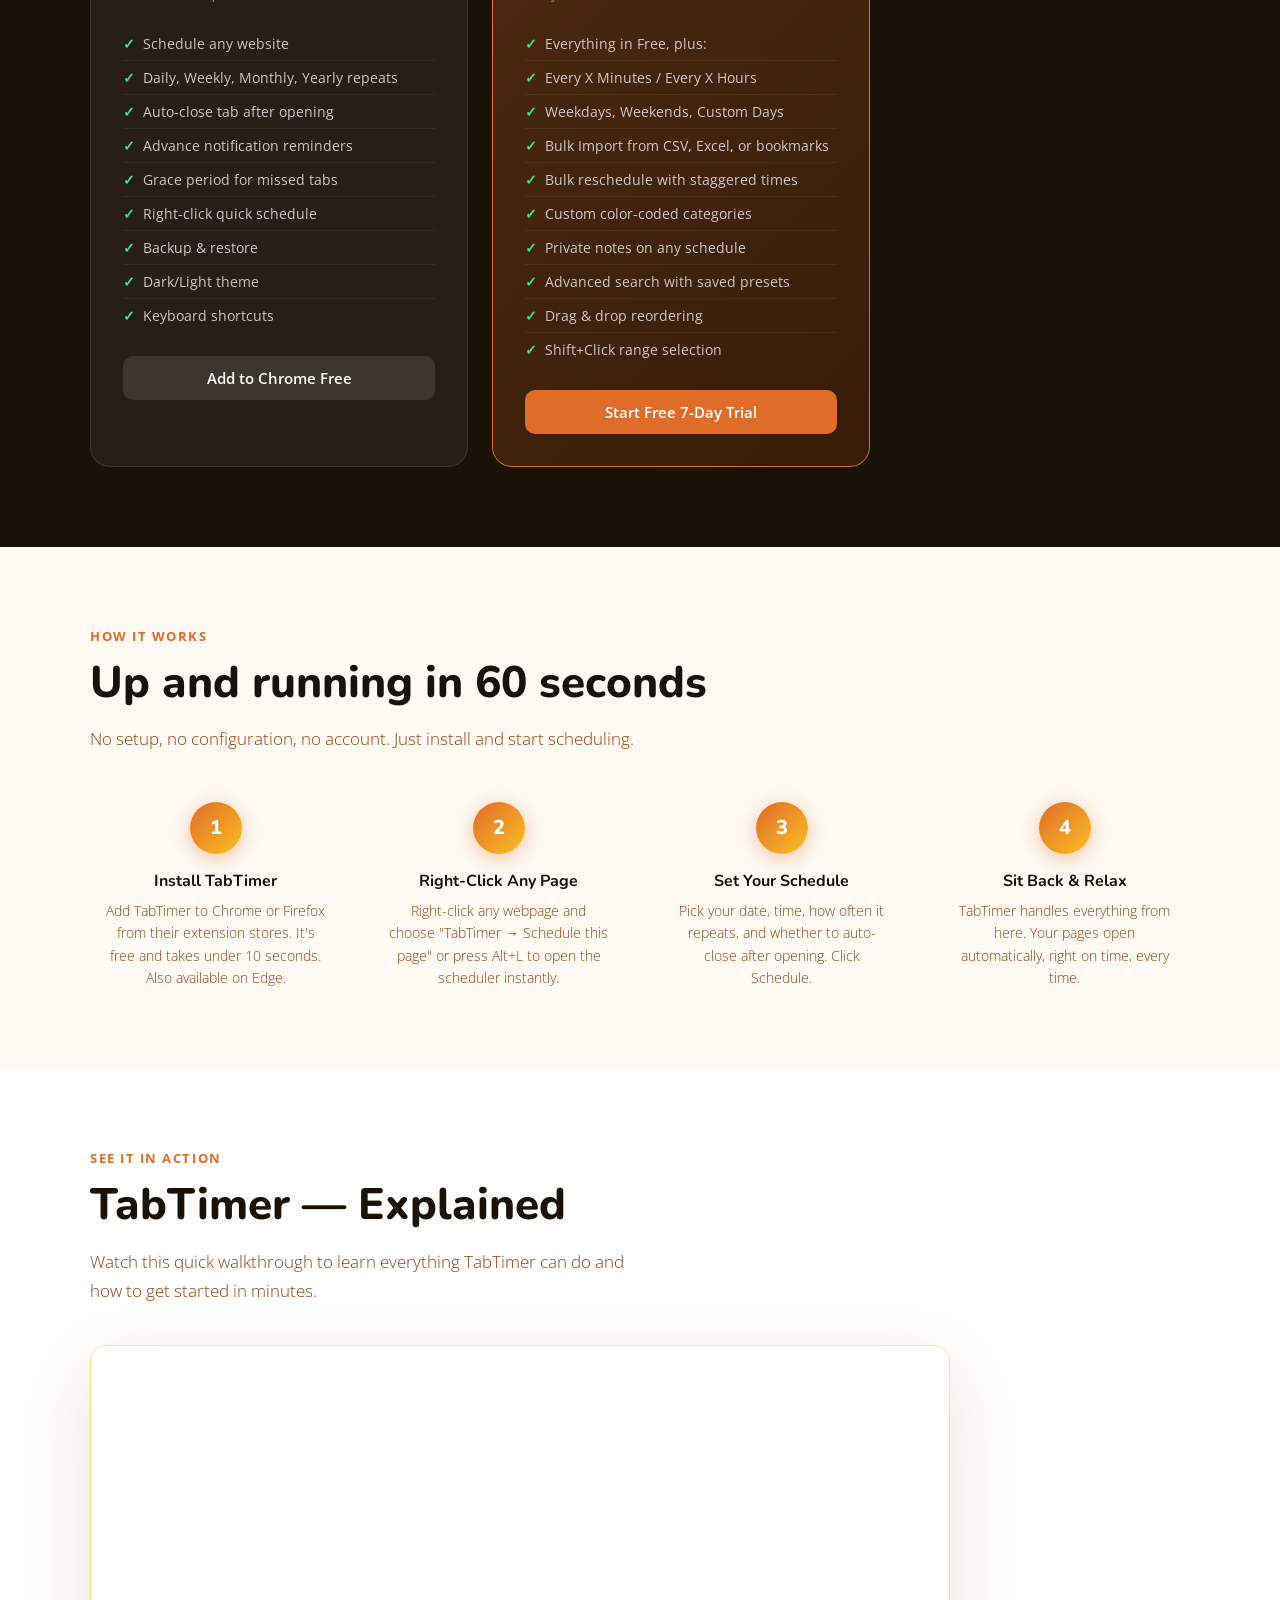
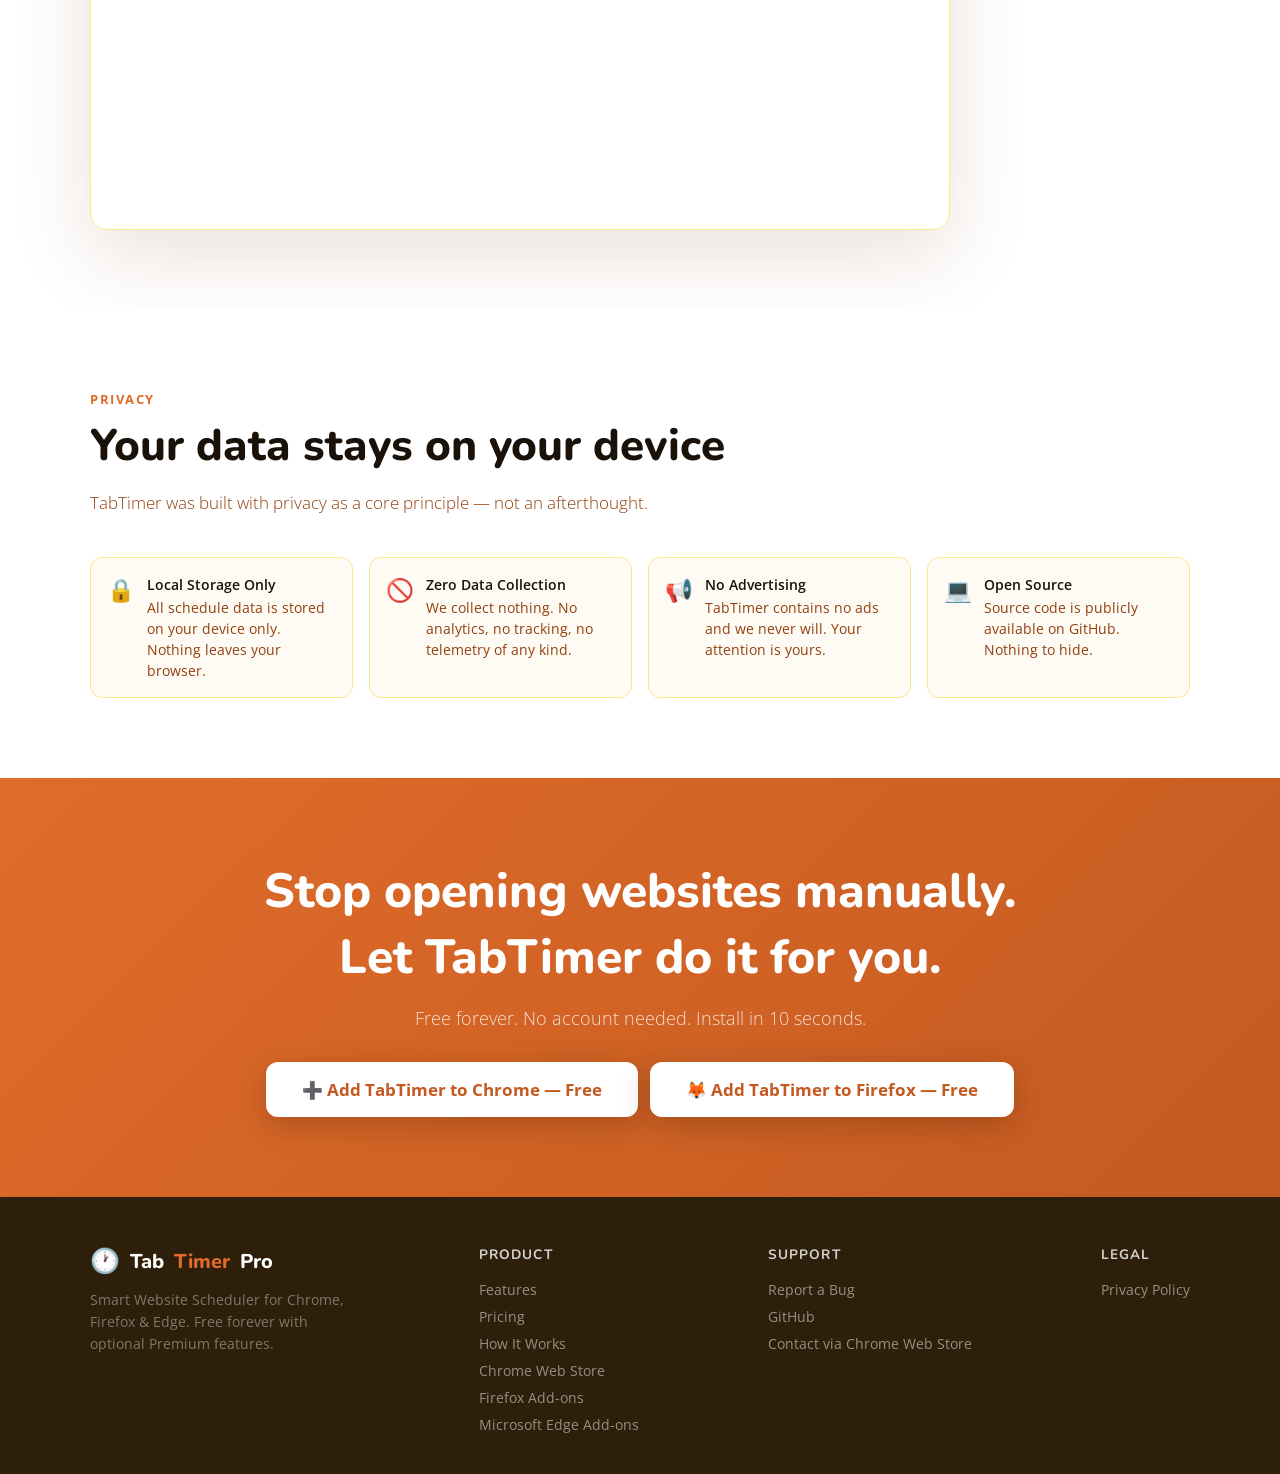
==== commit 66782dc1: "Update titleAdd Firefox and Edge browser support to website and add support for Firefox and Edge" ====
--- a/index.html
+++ b/index.html
@@ -3,7 +3,7 @@
 <head>
   <meta charset="UTF-8">
   <meta name="viewport" content="width=device-width, initial-scale=1.0">
-  <title>TabTimer Pro — Smart Website Scheduler for Chrome</title>
+  <title>TabTimer Pro — Smart Website Scheduler for Chrome, Firefox & Edge</title>
   <meta name="description" content="TabTimer automatically opens your scheduled websites at the exact times you set. Perfect for sweepstakes, morning routines, and daily workflows. Free forever with optional Premium.">
   <link rel="preconnect" href="https://fonts.googleapis.com">
   <link href="https://fonts.googleapis.com/css2?family=Nunito:wght@400;600;700;800;900&family=Open+Sans:wght@300;400;500;600&display=swap" rel="stylesheet">
@@ -467,12 +467,18 @@
   <div class="hero-grid"></div>
   <div class="hero-inner">
     <div class="hero-content">
-      <div class="hero-badge">🏆 Chrome Extension &nbsp;·&nbsp; Free Forever</div>
+      <div class="hero-badge">🏆 Chrome · Firefox · Edge &nbsp;·&nbsp; Free Forever</div>
       <h1>Your websites.<br>Open <em>automatically</em>.<br>Every time.</h1>
       <p>TabTimer schedules any website to open at the exact time you choose — daily, weekly, or every few minutes. Perfect for sweepstakes, morning routines, and daily workflows. No login. No account. Just set it and forget it.</p>
       <div class="hero-ctas">
         <a href="https://chromewebstore.google.com/detail/tabtimer/doldjjkenhkdgibacbenanejmfjoifoj" class="btn-primary" target="_blank">
           ➕ Add to Chrome — It's Free
+        </a>
+        <a href="https://addons.mozilla.org/en-US/firefox/addon/tabtimer-pro/" class="btn-primary" target="_blank">
+          🦊 Add to Firefox — It's Free
+        </a>
+        <a href="https://chromewebstore.google.com/detail/tabtimer/doldjjkenhkdgibacbenanejmfjoifoj" class="btn-secondary" target="_blank">
+          🌐 Add to Edge — It's Free
         </a>
         <a href="#features" class="btn-secondary">See All Features</a>
       </div>
@@ -577,7 +583,7 @@
       <div class="feature-card">
         <div class="feature-icon">💾</div>
         <div class="feature-title">Backup & Restore</div>
-        <div class="feature-desc">Export all your schedules to a file and restore them any time. Your workflow is always safe.</div>
+        <div class="feature-desc">Export all your schedules to a file and restore them any time. Your workflow is always safe. <em style="font-size:0.85em;color:#999;">(Google Drive sync: Chrome only)</em></div>
       </div>
       <div class="feature-card">
         <div class="feature-icon">🌙</div>
@@ -703,7 +709,7 @@
       <div class="step">
         <div class="step-num">1</div>
         <div class="step-title">Install TabTimer</div>
-        <div class="step-desc">Add TabTimer to Chrome from the Chrome Web Store. It's free and takes under 10 seconds.</div>
+        <div class="step-desc">Add TabTimer to Chrome or Firefox from their extension stores. It's free and takes under 10 seconds. Also available on Edge.</div>
       </div>
       <div class="step">
         <div class="step-num">2</div>
@@ -780,6 +786,10 @@
   <a href="https://chromewebstore.google.com/detail/tabtimer/doldjjkenhkdgibacbenanejmfjoifoj" class="btn-white" target="_blank">
     ➕ Add TabTimer to Chrome — Free
   </a>
+  &nbsp;
+  <a href="https://addons.mozilla.org/en-US/firefox/addon/tabtimer-pro/" class="btn-white" target="_blank">
+    🦊 Add TabTimer to Firefox — Free
+  </a>
 </section>
 
 <!-- FOOTER -->
@@ -790,7 +800,7 @@
         <span class="logo-icon">🕐</span>
         Tab<span>Timer</span> Pro
       </a>
-      <p>Smart Website Scheduler for Chrome. Free forever with optional Premium features.</p>
+      <p>Smart Website Scheduler for Chrome, Firefox & Edge. Free forever with optional Premium features.</p>
     </div>
     <div class="footer-links">
       <h4>Product</h4>
@@ -798,6 +808,8 @@
       <a href="#pricing">Pricing</a>
       <a href="#how-it-works">How It Works</a>
       <a href="https://chromewebstore.google.com/detail/tabtimer/doldjjkenhkdgibacbenanejmfjoifoj" target="_blank">Chrome Web Store</a>
+      <a href="https://addons.mozilla.org/en-US/firefox/addon/tabtimer-pro/" target="_blank">Firefox Add-ons</a>
+      <a href="https://chromewebstore.google.com/detail/tabtimer/doldjjkenhkdgibacbenanejmfjoifoj" target="_blank">Microsoft Edge Add-ons</a>
     </div>
     <div class="footer-links">
       <h4>Support</h4>
@@ -807,7 +819,7 @@
     </div>
     <div class="footer-links">
       <h4>Legal</h4>
-      <a href="https://aktradingpost.github.io/TabTimer/PRIVACY_POLICY.md" target="_blank">Privacy Policy</a>
+      <a href="https://tabtimerpro.com/privacy.html" target="_blank">Privacy Policy</a>
     </div>
   </div>
-  <div class="foote+  <div class="foote
